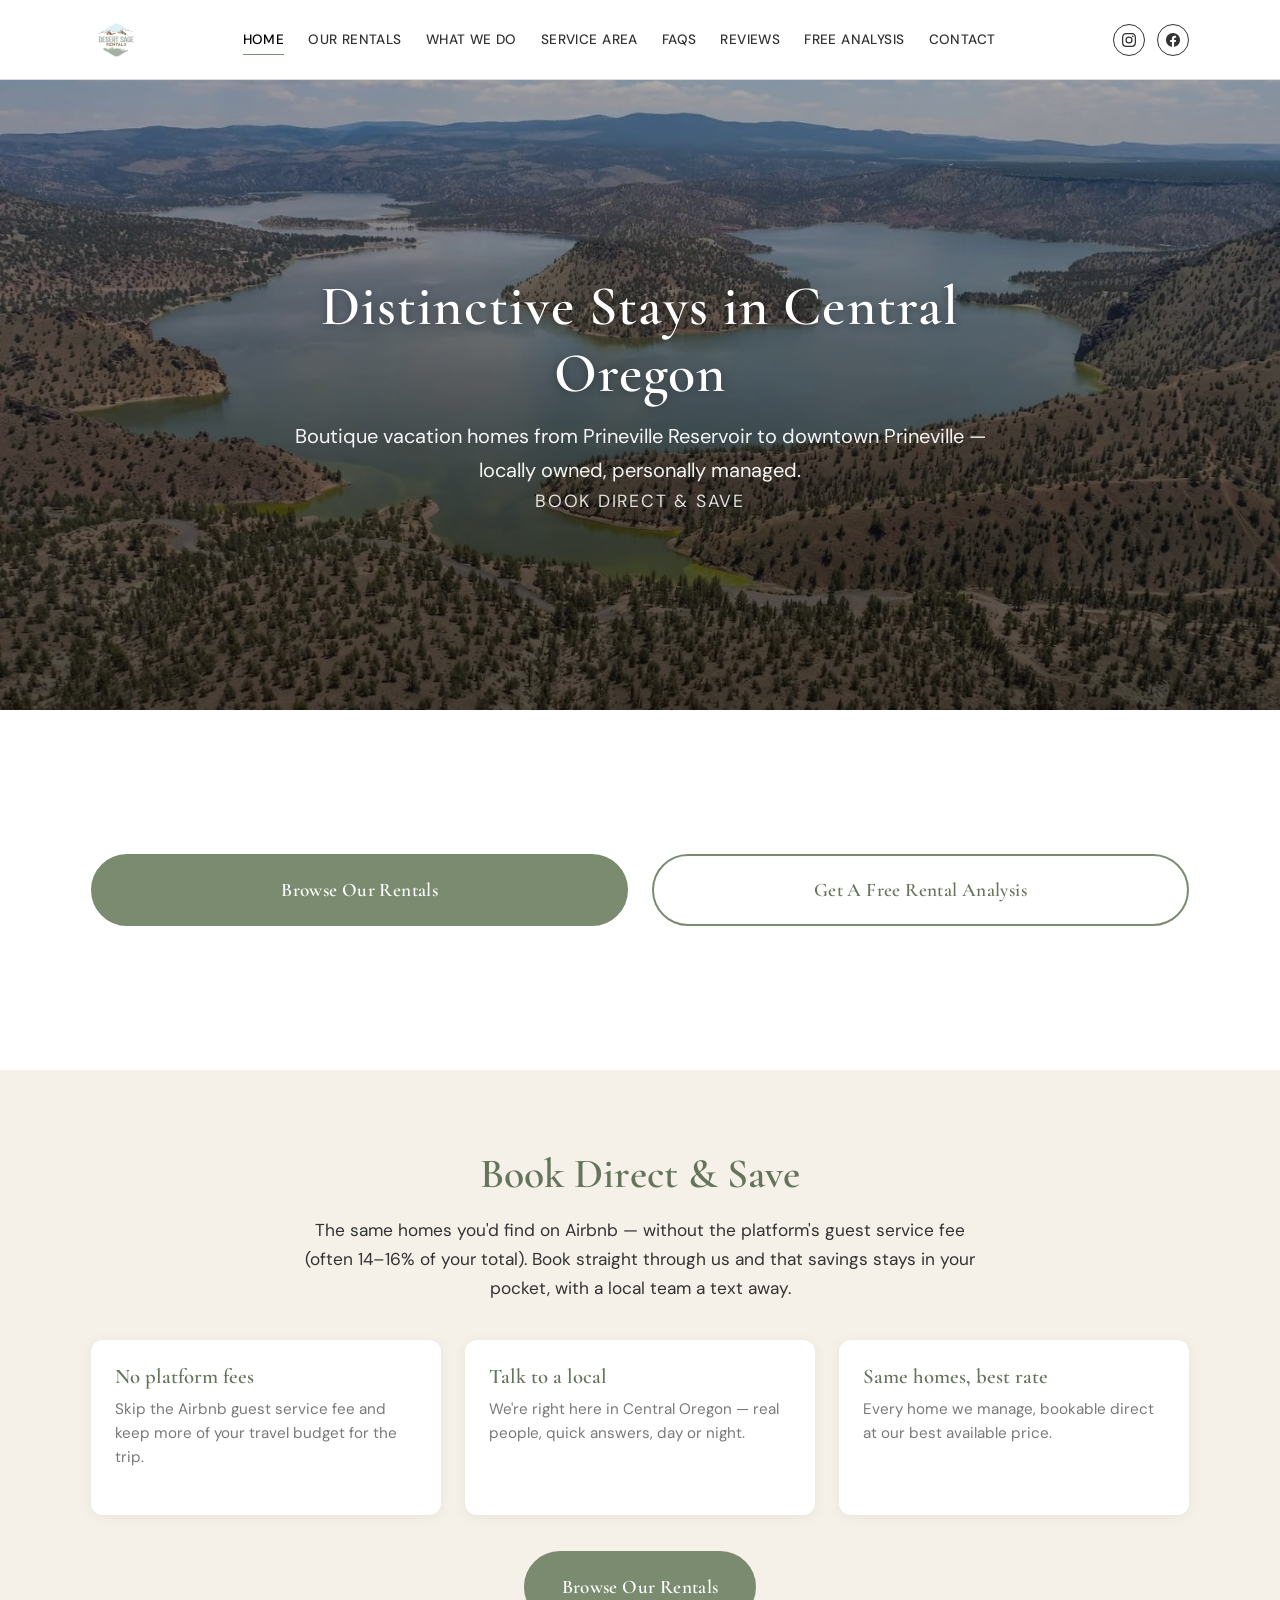
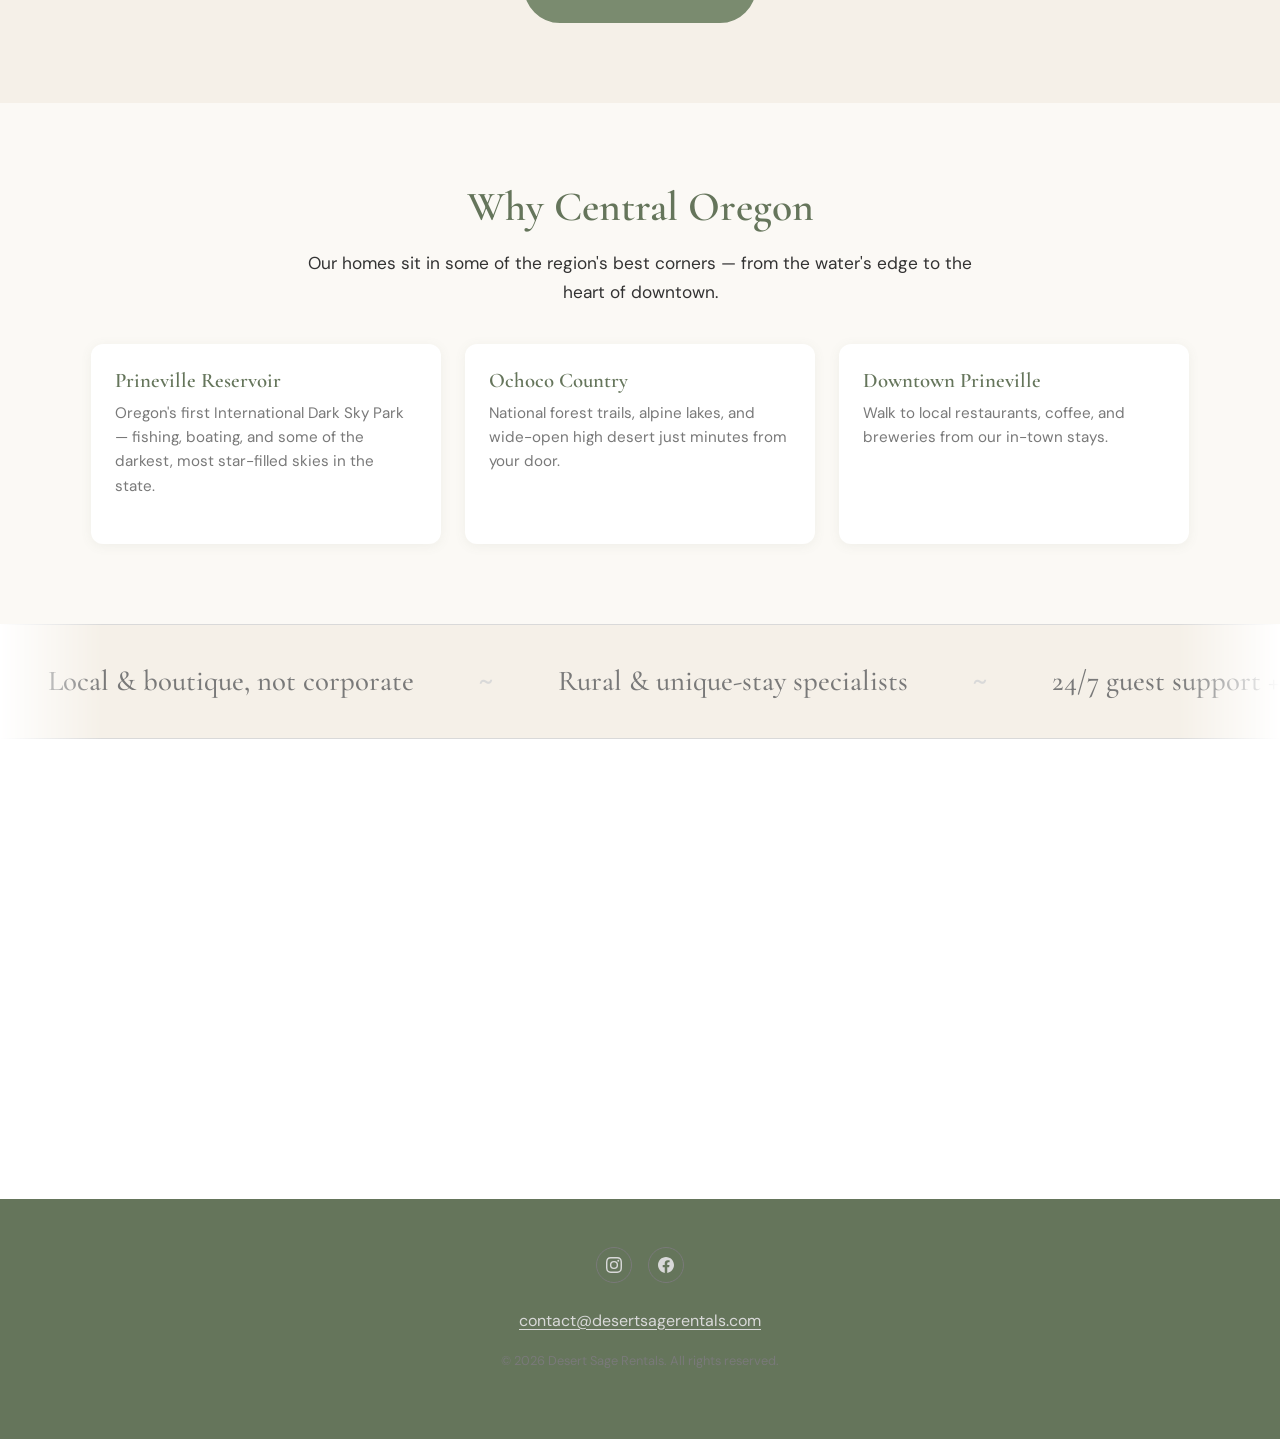
==== index.html @ 438bc5e6 "Warm brand site-wide + rounded CTAs + homepage that actually sells - CTA buttons: rounded pills, sag" ====
<!DOCTYPE html>
<html lang="en">
<head>
  <meta charset="UTF-8">
  <meta name="viewport" content="width=device-width, initial-scale=1.0">
  <link rel="icon" type="image/png" href="/images/logo.png">
  <title>Vacation Rental Management in Central Oregon | Desert Sage Rentals</title>
  <meta name="description" content="Desert Sage Rentals offers full-service vacation rental management in Prineville, Bend, Redmond, and across Oregon. Airbnb management, consulting, and 24/7 guest support for your property.">
  <link rel="canonical" href="https://desertsagerentals.com/">
  <!-- Open Graph -->
  <meta property="og:title" content="Vacation Rental Management in Central Oregon | Desert Sage Rentals">
  <meta property="og:description" content="Full-service Airbnb management in Prineville, Bend, and across Oregon. Book directly and save!">
  <meta property="og:image" content="https://desertsagerentals.com/images/hero-home.jpg">
  <meta property="og:url" content="https://desertsagerentals.com/">
  <meta property="og:type" content="website">
  <meta property="og:site_name" content="Desert Sage Rentals">
  <!-- Twitter Card -->
  <meta name="twitter:card" content="summary_large_image">
  <meta name="twitter:title" content="Vacation Rental Management in Central Oregon | Desert Sage Rentals">
  <meta name="twitter:description" content="Full-service Airbnb management in Prineville, Bend, and across Oregon.">
  <meta name="twitter:image" content="https://desertsagerentals.com/images/hero-home.jpg">
  <!-- Structured Data -->
  <script type="application/ld+json">
  {
    "@context": "https://schema.org",
    "@type": "LocalBusiness",
    "name": "Desert Sage Rentals",
    "description": "Boutique vacation rental management in Prineville, Bend, Redmond, and across Oregon. Full-service Airbnb management, consulting, and 24/7 guest support.",
    "url": "https://desertsagerentals.com",
    "telephone": "+1-541-362-1879",
    "email": "contact@desertsagerentals.com",
    "image": "https://desertsagerentals.com/images/logo.png",
    "address": {
      "@type": "PostalAddress",
      "addressLocality": "Prineville",
      "addressRegion": "OR",
      "postalCode": "97754",
      "addressCountry": "US"
    },
    "geo": {
      "@type": "GeoCoordinates",
      "latitude": "44.3001",
      "longitude": "-120.7345"
    },
    "areaServed": [
      { "@type": "City", "name": "Prineville, OR" },
      { "@type": "City", "name": "Bend, OR" },
      { "@type": "City", "name": "Redmond, OR" },
      { "@type": "City", "name": "Sisters, OR" },
      { "@type": "City", "name": "Sunriver, OR" },
      { "@type": "City", "name": "La Pine, OR" },
      { "@type": "City", "name": "Madras, OR" },
      { "@type": "City", "name": "Hood River, OR" },
      { "@type": "City", "name": "The Dalles, OR" },
      { "@type": "State", "name": "Oregon" }
    ],
    "serviceType": [
      "Vacation Rental Management",
      "Airbnb Management",
      "Short-Term Rental Management",
      "Vacation Rental Consulting"
    ],
    "knowsAbout": [
      "Airbnb hosting",
      "vacation rental management",
      "short-term rental operations",
      "Central Oregon vacation rentals",
      "rural vacation rental management"
    ],
    "sameAs": [
      "https://www.instagram.com/desertsagerentals",
      "https://www.facebook.com/desertsagerentals"
    ],
    "priceRange": "$$"
  }
  </script>
  <link rel="preconnect" href="https://fonts.googleapis.com">
  <link rel="preconnect" href="https://fonts.gstatic.com" crossorigin>
  <link href="https://fonts.googleapis.com/css2?family=Cormorant+Garamond:ital,wght@0,400;0,500;0,600;0,700;1,400&family=DM+Sans:wght@400;500;600;700&display=swap" rel="stylesheet">
  <link rel="preload" as="image" href="/images/hero-home.jpg">
  <link rel="stylesheet" href="styles.css">
</head>
<body>

  <!-- Header -->
  <header class="header" id="header">
    <div class="container">
      <div class="logo">
        <a href="/">
          <img src="/images/logo.png" alt="Desert Sage Rentals" class="logo-img" width="50" height="50">
        </a>
      </div>
      <nav class="nav" id="nav">
        <a href="/" class="active">Home</a>
        <a href="/rentals">Our Rentals</a>
        <a href="/about">What We Do</a>
        <a href="/service-area">Service Area</a>
        <a href="/faqs">FAQs</a>
        <a href="/reviews">Reviews</a>
        <a href="/rental-analysis">Free Analysis</a>
        <a href="/contact">Contact</a>
      </nav>
      <div class="header-social">
        <a href="https://www.instagram.com/desertsagerentals" target="_blank" rel="noopener" aria-label="Instagram">
          <svg viewBox="0 0 24 24"><path d="M12 2.163c3.204 0 3.584.012 4.85.07 3.252.148 4.771 1.691 4.919 4.919.058 1.265.069 1.645.069 4.849 0 3.205-.012 3.584-.069 4.849-.149 3.225-1.664 4.771-4.919 4.919-1.266.058-1.644.07-4.85.07-3.204 0-3.584-.012-4.849-.07-3.26-.149-4.771-1.699-4.919-4.92-.058-1.265-.07-1.644-.07-4.849 0-3.204.013-3.583.07-4.849.149-3.227 1.664-4.771 4.919-4.919 1.266-.057 1.645-.069 4.849-.069zM12 0C8.741 0 8.333.014 7.053.072 2.695.272.273 2.69.073 7.052.014 8.333 0 8.741 0 12c0 3.259.014 3.668.072 4.948.2 4.358 2.618 6.78 6.98 6.98C8.333 23.986 8.741 24 12 24c3.259 0 3.668-.014 4.948-.072 4.354-.2 6.782-2.618 6.979-6.98.059-1.28.073-1.689.073-4.948 0-3.259-.014-3.667-.072-4.947-.196-4.354-2.617-6.78-6.979-6.98C15.668.014 15.259 0 12 0zm0 5.838a6.162 6.162 0 100 12.324 6.162 6.162 0 000-12.324zM12 16a4 4 0 110-8 4 4 0 010 8zm6.406-11.845a1.44 1.44 0 100 2.881 1.44 1.44 0 000-2.881z"/></svg>
        </a>
        <a href="https://www.facebook.com/desertsagerentals" target="_blank" rel="noopener" aria-label="Facebook">
          <svg viewBox="0 0 24 24"><path d="M24 12.073c0-6.627-5.373-12-12-12s-12 5.373-12 12c0 5.99 4.388 10.954 10.125 11.854v-8.385H7.078v-3.47h3.047V9.43c0-3.007 1.792-4.669 4.533-4.669 1.312 0 2.686.235 2.686.235v2.953H15.83c-1.491 0-1.956.925-1.956 1.874v2.25h3.328l-.532 3.47h-2.796v8.385C19.612 23.027 24 18.062 24 12.073z"/></svg>
        </a>
      </div>
      <button class="hamburger" id="hamburger" aria-label="Toggle navigation">
        <span></span>
        <span></span>
        <span></span>
      </button>
    </div>
  </header>

  <!-- Hero -->
  <section class="hero">
    <div class="hero__bg" style="background-image: url('images/hero-home.jpg');"></div>
    <div class="hero__overlay"></div>
    <div class="hero__content">
      <h1>Distinctive Stays in Central Oregon</h1>
      <p>Boutique vacation homes from Prineville Reservoir to downtown Prineville — locally owned, personally managed.</p>
      <p class="subtitle">Book direct &amp; save</p>
    </div>
  </section>

  <!-- CTA Buttons -->
  <section class="section">
    <div class="container">
      <div class="cta-grid fade-in-children">
        <a href="/rentals" class="cta-btn cta-btn--primary">
          Browse Our Rentals
        </a>
        <a href="/rental-analysis" class="cta-btn">
          Get A Free Rental Analysis
        </a>
      </div>
    </div>
  </section>

  <style>
    .home-h2 { font-family: var(--font-heading); font-size: clamp(1.8rem, 4vw, 2.6rem); color: var(--sage-dark); text-align: center; font-weight: 600; }
    .home-lead { max-width: 680px; margin: 0.6rem auto 2.25rem; text-align: center; color: var(--dark-gray); font-size: 1.08rem; line-height: 1.7; }
    .home-grid { display: grid; grid-template-columns: repeat(auto-fit, minmax(240px, 1fr)); gap: 1.5rem; max-width: var(--max-width); margin: 0 auto; }
    .home-feature { background: #fff; border-radius: 12px; padding: 1.6rem 1.5rem; box-shadow: 0 2px 12px rgba(101,117,91,0.08); }
    .home-feature h3 { font-family: var(--font-heading); font-size: 1.3rem; color: var(--sage-dark); margin-bottom: 0.4rem; font-weight: 600; }
    .home-feature p { color: var(--medium-gray); font-size: 0.95rem; line-height: 1.6; }
    .home-direct { background: #F5F0E8; }
    .home-place { background: #FBF9F5; }
    .home-cta-wrap { text-align: center; margin-top: 2.25rem; }
    .home-cta-wrap .cta-btn { display: inline-flex; }
  </style>

  <!-- Why Book Direct -->
  <section class="section home-direct">
    <div class="container">
      <h2 class="home-h2">Book Direct &amp; Save</h2>
      <p class="home-lead">The same homes you'd find on Airbnb — without the platform's guest service fee (often 14–16% of your total). Book straight through us and that savings stays in your pocket, with a local team a text away.</p>
      <div class="home-grid">
        <div class="home-feature"><h3>No platform fees</h3><p>Skip the Airbnb guest service fee and keep more of your travel budget for the trip.</p></div>
        <div class="home-feature"><h3>Talk to a local</h3><p>We're right here in Central Oregon — real people, quick answers, day or night.</p></div>
        <div class="home-feature"><h3>Same homes, best rate</h3><p>Every home we manage, bookable direct at our best available price.</p></div>
      </div>
      <div class="home-cta-wrap"><a href="/rentals" class="cta-btn cta-btn--primary">Browse Our Rentals</a></div>
    </div>
  </section>

  <!-- Why Central Oregon -->
  <section class="section home-place">
    <div class="container">
      <h2 class="home-h2">Why Central Oregon</h2>
      <p class="home-lead">Our homes sit in some of the region's best corners — from the water's edge to the heart of downtown.</p>
      <div class="home-grid">
        <div class="home-feature"><h3>Prineville Reservoir</h3><p>Oregon's first International Dark Sky Park — fishing, boating, and some of the darkest, most star-filled skies in the state.</p></div>
        <div class="home-feature"><h3>Ochoco Country</h3><p>National forest trails, alpine lakes, and wide-open high desert just minutes from your door.</p></div>
        <div class="home-feature"><h3>Downtown Prineville</h3><p>Walk to local restaurants, coffee, and breweries from our in-town stays.</p></div>
      </div>
    </div>
  </section>

  <!-- Marquee -->
  <div class="marquee">
    <div class="marquee__inner">
      <span class="marquee__item">Local &amp; boutique, not corporate</span>
      <span class="marquee__separator">~</span>
      <span class="marquee__item">Rural &amp; unique-stay specialists</span>
      <span class="marquee__separator">~</span>
      <span class="marquee__item">24/7 guest support + full-service management</span>
      <span class="marquee__separator">~</span>
      <span class="marquee__item">Local &amp; boutique, not corporate</span>
      <span class="marquee__separator">~</span>
      <span class="marquee__item">Rural &amp; unique-stay specialists</span>
      <span class="marquee__separator">~</span>
      <span class="marquee__item">24/7 guest support + full-service management</span>
      <span class="marquee__separator">~</span>
    </div>
  </div>

  <!-- Trustindex Reviews Widget -->
  <section class="section">
    <div class="container reviews-widget">
      <script defer async src='https://cdn.trustindex.io/loader.js?80b094058f3034314226dddb778'></script>
    </div>
  </section>

  <!-- Footer -->
  <footer class="footer">
    <div class="container">
      <div class="footer__social">
        <a href="https://www.instagram.com/desertsagerentals" target="_blank" rel="noopener" aria-label="Instagram">
          <svg viewBox="0 0 24 24"><path d="M12 2.163c3.204 0 3.584.012 4.85.07 3.252.148 4.771 1.691 4.919 4.919.058 1.265.069 1.645.069 4.849 0 3.205-.012 3.584-.069 4.849-.149 3.225-1.664 4.771-4.919 4.919-1.266.058-1.644.07-4.85.07-3.204 0-3.584-.012-4.849-.07-3.26-.149-4.771-1.699-4.919-4.92-.058-1.265-.07-1.644-.07-4.849 0-3.204.013-3.583.07-4.849.149-3.227 1.664-4.771 4.919-4.919 1.266-.057 1.645-.069 4.849-.069zM12 0C8.741 0 8.333.014 7.053.072 2.695.272.273 2.69.073 7.052.014 8.333 0 8.741 0 12c0 3.259.014 3.668.072 4.948.2 4.358 2.618 6.78 6.98 6.98C8.333 23.986 8.741 24 12 24c3.259 0 3.668-.014 4.948-.072 4.354-.2 6.782-2.618 6.979-6.98.059-1.28.073-1.689.073-4.948 0-3.259-.014-3.667-.072-4.947-.196-4.354-2.617-6.78-6.979-6.98C15.668.014 15.259 0 12 0zm0 5.838a6.162 6.162 0 100 12.324 6.162 6.162 0 000-12.324zM12 16a4 4 0 110-8 4 4 0 010 8zm6.406-11.845a1.44 1.44 0 100 2.881 1.44 1.44 0 000-2.881z"/></svg>
        </a>
        <a href="https://www.facebook.com/desertsagerentals" target="_blank" rel="noopener" aria-label="Facebook">
          <svg viewBox="0 0 24 24"><path d="M24 12.073c0-6.627-5.373-12-12-12s-12 5.373-12 12c0 5.99 4.388 10.954 10.125 11.854v-8.385H7.078v-3.47h3.047V9.43c0-3.007 1.792-4.669 4.533-4.669 1.312 0 2.686.235 2.686.235v2.953H15.83c-1.491 0-1.956.925-1.956 1.874v2.25h3.328l-.532 3.47h-2.796v8.385C19.612 23.027 24 18.062 24 12.073z"/></svg>
        </a>
      </div>
      <p class="footer__email"><a href="mailto:contact@desertsagerentals.com">contact@desertsagerentals.com</a></p>
      <p class="footer__copy">&copy; 2026 Desert Sage Rentals. All rights reserved.</p>
    </div>
  </footer>

  <script>
    // Hamburger menu toggle
    const hamburger = document.getElementById('hamburger');
    const nav = document.getElementById('nav');
    hamburger.addEventListener('click', () => {
      hamburger.classList.toggle('open');
      nav.classList.toggle('open');
    });

    // Close mobile nav on link click
    nav.querySelectorAll('a').forEach(link => {
      link.addEventListener('click', () => {
        hamburger.classList.remove('open');
        nav.classList.remove('open');
      });
    });

    // Header shadow on scroll
    const header = document.getElementById('header');
    window.addEventListener('scroll', () => {
      header.classList.toggle('scrolled', window.scrollY > 10);
    });

    // Scroll animations
    const observer = new IntersectionObserver((entries) => {
      entries.forEach(entry => { if (entry.isIntersecting) entry.target.classList.add('visible'); });
    }, { threshold: 0.1 });
    document.querySelectorAll('.fade-in, .fade-in-children').forEach(el => observer.observe(el));
  </script>

</body>
</html>
---- styles.css ----
/* ===== Desert Sage Rentals — Global Styles ===== */

/* --- CSS Variables --- */
:root {
  --white: #ffffff;
  --off-white: #F5F0E8;
  --light-gray: #d9d9d9;
  --medium-gray: #797979;
  --dark-gray: #333333;
  --black: #000000;
  --overlay: rgba(0, 0, 0, 0.5);
  --sage: #7A8B6F;
  --sage-light: #8FA382;
  --sage-dark: #65755B;

  --font-heading: 'Cormorant Garamond', Georgia, serif;
  --font-body: 'DM Sans', 'Segoe UI', sans-serif;

  --max-width: 1200px;
  --gutter: 4vw;
  --gutter-mobile: 6vw;
  --header-height: 80px;
  --transition: 0.3s ease;
}

/* --- Reset --- */
*, *::before, *::after {
  margin: 0;
  padding: 0;
  box-sizing: border-box;
}

html {
  scroll-behavior: smooth;
}

body {
  font-family: var(--font-body);
  font-size: 16px;
  line-height: 1.7;
  color: var(--dark-gray);
  background: var(--white);
  -webkit-font-smoothing: antialiased;
}

img {
  max-width: 100%;
  height: auto;
  display: block;
}

a {
  color: inherit;
  text-decoration: none;
}

ul, ol {
  list-style: none;
}

/* --- Typography --- */
h1, h2, h3, h4 {
  font-family: var(--font-heading);
  font-weight: 600;
  line-height: 1.2;
  color: var(--black);
}

h1 {
  font-size: 3rem;
  letter-spacing: 0.02em;
}

h2 {
  font-size: 2.2rem;
  margin-bottom: 1rem;
}

h3 {
  font-size: 1.5rem;
  margin-bottom: 0.75rem;
}

p {
  margin-bottom: 1.25rem;
}

/* --- Layout --- */
.container {
  max-width: var(--max-width);
  margin: 0 auto;
  padding: 0 var(--gutter);
}

.section {
  padding: 5rem 0;
}

.section--light {
  background: var(--off-white);
}

/* ===== HEADER / NAV ===== */
.header {
  position: fixed;
  top: 0;
  left: 0;
  right: 0;
  height: var(--header-height);
  background: var(--white);
  z-index: 1000;
  border-bottom: 1px solid var(--light-gray);
  transition: box-shadow var(--transition);
}

.header.scrolled {
  box-shadow: 0 2px 20px rgba(0, 0, 0, 0.08);
}

.header .container {
  display: flex;
  align-items: center;
  justify-content: space-between;
  height: 100%;
}

.logo a {
  display: flex;
  align-items: center;
}

.logo img,
.logo-img {
  height: 50px;
  width: auto;
}

.nav {
  display: flex;
  align-items: center;
  gap: 1.5rem;
}

.nav a {
  font-size: 0.85rem;
  font-weight: 500;
  letter-spacing: 0.03em;
  text-transform: uppercase;
  color: var(--dark-gray);
  transition: color var(--transition);
  position: relative;
}

.nav a:hover,
.nav a.active {
  color: var(--black);
}

.nav a::after {
  content: '';
  position: absolute;
  bottom: -4px;
  left: 0;
  width: 0;
  height: 1.5px;
  background: var(--sage);
  transition: width var(--transition);
}

.nav a:hover::after,
.nav a.active::after {
  width: 100%;
}

/* Hamburger */
.hamburger {
  display: none;
  flex-direction: column;
  gap: 5px;
  cursor: pointer;
  padding: 8px;
  background: none;
  border: none;
}

.hamburger span {
  display: block;
  width: 24px;
  height: 2px;
  background: var(--black);
  transition: all var(--transition);
}

.hamburger.open span:nth-child(1) {
  transform: rotate(45deg) translate(5px, 5px);
}

.hamburger.open span:nth-child(2) {
  opacity: 0;
}

.hamburger.open span:nth-child(3) {
  transform: rotate(-45deg) translate(5px, -5px);
}

/* Social icons in header */
.header-social {
  display: flex;
  gap: 0.75rem;
  align-items: center;
  margin-left: 1rem;
}

.header-social a {
  display: flex;
  align-items: center;
  justify-content: center;
  width: 32px;
  height: 32px;
  border: 1.5px solid var(--dark-gray);
  border-radius: 50%;
  transition: all var(--transition);
}

.header-social a:hover {
  border-color: var(--sage);
  background: var(--sage);
}

.header-social a:hover svg {
  fill: var(--white);
}

.header-social svg {
  width: 14px;
  height: 14px;
  fill: var(--dark-gray);
  transition: fill var(--transition);
}

/* ===== HERO ===== */
.hero {
  position: relative;
  min-height: 70vh;
  display: flex;
  align-items: center;
  justify-content: center;
  text-align: center;
  margin-top: var(--header-height);
  overflow: hidden;
}

.hero--short {
  min-height: 45vh;
}

.hero__bg {
  position: absolute;
  inset: 0;
  background-size: cover;
  background-position: center;
  background-repeat: no-repeat;
}

.hero__overlay {
  position: absolute;
  inset: 0;
  background: linear-gradient(
    180deg,
    rgba(0, 0, 0, 0.3) 0%,
    rgba(0, 0, 0, 0.5) 50%,
    rgba(0, 0, 0, 0.65) 100%
  );
}

.hero__content {
  position: relative;
  z-index: 1;
  padding: 3rem var(--gutter);
  max-width: 800px;
}

.hero h1 {
  color: var(--white);
  font-size: 3.5rem;
  margin-bottom: 0.75rem;
  text-shadow: 0 2px 8px rgba(0, 0, 0, 0.3);
}

.hero p {
  color: var(--white);
  font-size: 1.25rem;
  opacity: 0.95;
  margin-bottom: 0;
}

.hero .subtitle {
  font-family: var(--font-body);
  font-size: 1.1rem;
  letter-spacing: 0.1em;
  text-transform: uppercase;
  opacity: 0.85;
}

/* ===== CTA BUTTONS ===== */
.cta-grid {
  display: grid;
  grid-template-columns: repeat(auto-fit, minmax(280px, 1fr));
  gap: 1.5rem;
  padding: 4rem 0;
}

.cta-btn {
  display: flex;
  align-items: center;
  justify-content: center;
  padding: 1.1rem 2.25rem;
  font-family: var(--font-heading);
  font-size: 1.2rem;
  font-weight: 600;
  text-align: center;
  border: 2px solid var(--sage);
  color: var(--sage-dark);
  background: var(--white);
  border-radius: 999px;
  transition: all var(--transition);
  cursor: pointer;
  letter-spacing: 0.02em;
}

.cta-btn:hover {
  background: var(--sage);
  color: var(--white);
  transform: translateY(-2px);
  box-shadow: 0 6px 16px rgba(122, 139, 111, 0.3);
}

.cta-btn--primary {
  background: var(--sage);
  border-color: var(--sage);
  color: var(--white);
}

.cta-btn--primary:hover {
  background: var(--sage-dark);
  border-color: var(--sage-dark);
  color: var(--white);
  transform: translateY(-2px);
  box-shadow: 0 6px 16px rgba(101, 117, 91, 0.35);
}

/* ===== MARQUEE ===== */
.marquee {
  overflow: hidden;
  background: var(--off-white);
  padding: 2rem 0;
  border-top: 1px solid var(--light-gray);
  border-bottom: 1px solid var(--light-gray);
  -webkit-mask-image: linear-gradient(to right, transparent 0%, black 8%, black 92%, transparent 100%);
  mask-image: linear-gradient(to right, transparent 0%, black 8%, black 92%, transparent 100%);
}

.marquee__inner {
  display: flex;
  animation: marquee-scroll 20s linear infinite;
  white-space: nowrap;
}

.marquee__item {
  font-family: var(--font-heading);
  font-size: 1.8rem;
  font-weight: 500;
  color: var(--medium-gray);
  padding: 0 3rem;
  flex-shrink: 0;
}

.marquee__separator {
  color: var(--light-gray);
  padding: 0 1rem;
  font-size: 1.8rem;
  flex-shrink: 0;
}

@keyframes marquee-scroll {
  0% { transform: translateX(0); }
  100% { transform: translateX(-50%); }
}

/* ===== CONTENT SECTIONS ===== */
.content-block {
  padding: 5rem 0;
}

.content-block p {
  font-size: 1.05rem;
  max-width: 780px;
}

.content-block--centered {
  text-align: center;
}

.content-block--centered p {
  margin-left: auto;
  margin-right: auto;
}

/* Two-column layout (text + image) */
.split {
  display: grid;
  grid-template-columns: 1fr 1fr;
  gap: 4rem;
  align-items: center;
}

.split__image img {
  width: 100%;
  height: 100%;
  object-fit: cover;
  border-radius: 2px;
}

/* ===== SERVICE AREA ===== */
.region-grid {
  display: grid;
  grid-template-columns: repeat(auto-fit, minmax(340px, 1fr));
  gap: 2.5rem;
  padding: 3rem 0;
}

.region-card {
  padding: 2rem;
  background: var(--off-white);
  border: 1px solid var(--light-gray);
  border-left: 3px solid transparent;
  transition: box-shadow var(--transition), border-color var(--transition);
}

.region-card:hover {
  box-shadow: 0 6px 24px rgba(0, 0, 0, 0.08);
  border-left-color: var(--sage);
}

.region-card__emoji {
  font-size: 2rem;
  margin-bottom: 0.5rem;
  display: block;
}

.region-card h3 {
  font-family: var(--font-heading);
  margin-bottom: 0.5rem;
}

.region-card__label {
  display: inline-block;
  font-size: 0.75rem;
  font-weight: 600;
  text-transform: uppercase;
  letter-spacing: 0.08em;
  color: var(--medium-gray);
  margin-bottom: 0.75rem;
}

.region-card__towns {
  font-size: 0.95rem;
  color: var(--dark-gray);
  line-height: 1.8;
}

.region-card__desc {
  margin-top: 0.75rem;
  font-size: 0.9rem;
  color: var(--medium-gray);
  font-style: italic;
}

/* ===== FAQ ACCORDION ===== */
.faq-list {
  max-width: 800px;
  margin: 0 auto;
}

.faq-item {
  border-bottom: 1px solid var(--light-gray);
  border-left: 3px solid transparent;
  transition: border-color var(--transition), padding-left var(--transition);
}

.faq-item.open {
  border-left-color: var(--sage);
  padding-left: 1rem;
}

.faq-question {
  display: flex;
  justify-content: space-between;
  align-items: center;
  width: 100%;
  padding: 1.5rem 0;
  background: none;
  border: none;
  cursor: pointer;
  font-family: var(--font-heading);
  font-size: 1.25rem;
  font-weight: 600;
  color: var(--black);
  text-align: left;
  line-height: 1.3;
}

.faq-question:hover {
  color: var(--sage-dark);
}

.faq-icon {
  font-size: 1.5rem;
  font-weight: 300;
  flex-shrink: 0;
  margin-left: 1rem;
  transition: transform var(--transition);
}

.faq-item.open .faq-icon {
  transform: rotate(45deg);
}

.faq-answer {
  max-height: 0;
  overflow: hidden;
  transition: max-height 0.4s ease, padding 0.4s ease;
}

.faq-item.open .faq-answer {
  max-height: 1000px;
  padding-bottom: 1.5rem;
}

.faq-answer p,
.faq-answer li {
  font-size: 1rem;
  color: var(--dark-gray);
  line-height: 1.8;
}

.faq-answer ul {
  list-style: disc;
  padding-left: 1.5rem;
  margin-bottom: 1rem;
}

.faq-answer li {
  margin-bottom: 0.35rem;
}

.faq-answer h4 {
  font-family: var(--font-body);
  font-size: 0.9rem;
  font-weight: 700;
  text-transform: uppercase;
  letter-spacing: 0.05em;
  color: var(--medium-gray);
  margin: 1.25rem 0 0.5rem;
}

/* ===== REVIEWS ===== */
.reviews-widget {
  padding: 3rem 0;
  min-height: 300px;
}

/* ===== CONTACT / ANALYSIS FORM ===== */
.contact-grid {
  display: grid;
  grid-template-columns: 1fr 1fr;
  gap: 4rem;
  align-items: start;
}

.form-group {
  margin-bottom: 1.5rem;
}

.form-group label {
  display: block;
  font-size: 0.85rem;
  font-weight: 600;
  text-transform: uppercase;
  letter-spacing: 0.05em;
  color: var(--medium-gray);
  margin-bottom: 0.5rem;
}

.form-group input,
.form-group textarea,
.form-group select {
  width: 100%;
  padding: 0.85rem 1rem;
  border: 1px solid var(--light-gray);
  background: var(--white);
  font-family: var(--font-body);
  font-size: 1rem;
  color: var(--dark-gray);
  transition: border-color var(--transition), box-shadow var(--transition);
}

.form-group input:focus,
.form-group textarea:focus,
.form-group select:focus {
  outline: none;
  border-color: var(--sage);
  box-shadow: 0 0 0 3px rgba(122, 139, 111, 0.1);
}

.form-group textarea {
  min-height: 150px;
  resize: vertical;
}

.form-group select {
  -webkit-appearance: none;
  -moz-appearance: none;
  appearance: none;
  background-image: url("data:image/svg+xml,%3Csvg xmlns='http://www.w3.org/2000/svg' width='12' height='8' viewBox='0 0 12 8'%3E%3Cpath fill='%23797979' d='M6 8L0 0h12z'/%3E%3C/svg%3E");
  background-repeat: no-repeat;
  background-position: right 1rem center;
  cursor: pointer;
}

.form-submit {
  display: inline-block;
  padding: 1rem 3rem;
  background: var(--black);
  color: var(--white);
  font-family: var(--font-body);
  font-size: 0.9rem;
  font-weight: 600;
  text-transform: uppercase;
  letter-spacing: 0.1em;
  border: 2px solid var(--black);
  cursor: pointer;
  transition: all var(--transition);
}

.form-submit:hover {
  background: var(--sage);
  border-color: var(--sage);
  color: var(--white);
}

.contact-info h3 {
  margin-bottom: 1.5rem;
}

.contact-info p {
  font-size: 1.05rem;
  margin-bottom: 0.75rem;
}

.contact-info a {
  text-decoration: underline;
  text-underline-offset: 3px;
}

.contact-info a:hover {
  color: var(--sage-dark);
}

/* Analysis form two-column grid */
.analysis-form-grid {
  display: grid;
  grid-template-columns: 1fr 1fr;
  gap: 1.5rem;
}

.analysis-form-grid .form-group {
  margin-bottom: 0;
}

.analysis-form-grid .form-group--full {
  grid-column: 1 / -1;
}

/* ===== FOOTER ===== */
.footer {
  background: var(--sage-dark);
  color: var(--white);
  padding: 3rem 0;
  text-align: center;
}

.footer a {
  color: var(--light-gray);
  transition: color var(--transition);
}

.footer a:hover {
  color: var(--white);
}

.footer__social {
  display: flex;
  justify-content: center;
  gap: 1rem;
  margin-bottom: 1.5rem;
}

.footer__social a {
  display: flex;
  align-items: center;
  justify-content: center;
  width: 36px;
  height: 36px;
  border: 1.5px solid var(--medium-gray);
  border-radius: 50%;
  transition: all var(--transition);
}

.footer__social a:hover {
  border-color: var(--sage);
  background: var(--sage);
}

.footer__social a:hover svg {
  fill: var(--white);
}

.footer__social svg {
  width: 16px;
  height: 16px;
  fill: var(--light-gray);
  transition: fill var(--transition);
}

.footer__email {
  font-size: 1rem;
  margin-bottom: 1rem;
}

.footer__email a {
  text-decoration: underline;
  text-underline-offset: 3px;
}

.footer__copy {
  font-size: 0.8rem;
  color: var(--medium-gray);
}

/* ===== SCROLL ANIMATIONS ===== */
.fade-in {
  opacity: 0;
  transform: translateY(24px);
  transition: opacity 0.6s ease-out, transform 0.6s ease-out;
}

.fade-in.visible {
  opacity: 1;
  transform: translateY(0);
}

.fade-in-children > * {
  opacity: 0;
  transform: translateY(20px);
  transition: opacity 0.5s ease-out, transform 0.5s ease-out;
}

.fade-in-children.visible > * {
  opacity: 1;
  transform: translateY(0);
}

.fade-in-children.visible > *:nth-child(1) { transition-delay: 0s; }
.fade-in-children.visible > *:nth-child(2) { transition-delay: 0.1s; }
.fade-in-children.visible > *:nth-child(3) { transition-delay: 0.15s; }
.fade-in-children.visible > *:nth-child(4) { transition-delay: 0.2s; }
.fade-in-children.visible > *:nth-child(5) { transition-delay: 0.25s; }
.fade-in-children.visible > *:nth-child(6) { transition-delay: 0.3s; }
.fade-in-children.visible > *:nth-child(7) { transition-delay: 0.35s; }
.fade-in-children.visible > *:nth-child(8) { transition-delay: 0.4s; }

/* ===== UTILITY ===== */
.spacer-top {
  margin-top: var(--header-height);
}

.text-center {
  text-align: center;
}

.sr-only {
  position: absolute;
  width: 1px;
  height: 1px;
  padding: 0;
  margin: -1px;
  overflow: hidden;
  clip: rect(0, 0, 0, 0);
  border: 0;
}

/* ===== RESPONSIVE ===== */
@media (max-width: 768px) {
  :root {
    --gutter: var(--gutter-mobile);
  }

  h1 { font-size: 2.2rem; }
  h2 { font-size: 1.7rem; }
  h3 { font-size: 1.25rem; }

  .hero h1 { font-size: 2.5rem; }
  .hero { min-height: 55vh; }
  .hero--short { min-height: 35vh; }

  /* Nav */
  .nav {
    position: fixed;
    top: var(--header-height);
    left: 0;
    right: 0;
    background: var(--white);
    flex-direction: column;
    gap: 0;
    padding: 1rem 0;
    border-bottom: 1px solid var(--light-gray);
    box-shadow: 0 4px 20px rgba(0, 0, 0, 0.08);
    transform: translateY(-120%);
    transition: transform var(--transition);
    z-index: 999;
  }

  .nav.open {
    transform: translateY(0);
  }

  .nav a {
    padding: 0.75rem var(--gutter);
    display: block;
    width: 100%;
  }

  .header-social {
    display: none;
  }

  .hamburger {
    display: flex;
  }

  /* Layout */
  .split {
    grid-template-columns: 1fr;
    gap: 2rem;
  }

  .contact-grid {
    grid-template-columns: 1fr;
    gap: 2.5rem;
  }

  .cta-grid {
    grid-template-columns: 1fr;
  }

  .region-grid {
    grid-template-columns: 1fr;
  }

  .analysis-form-grid {
    grid-template-columns: 1fr;
  }

  .marquee__item {
    font-size: 1.3rem;
    padding: 0 2rem;
  }

  .section {
    padding: 3rem 0;
  }

  .content-block {
    padding: 3rem 0;
  }
}

@media (prefers-reduced-motion: reduce) {
  .fade-in,
  .fade-in-children > * {
    opacity: 1;
    transform: none;
    transition: none;
  }
  .marquee__inner {
    animation: none;
  }
}

/* --- Keyboard focus visibility (WCAG 2.4.7) --- */
.cta-btn:focus-visible,
.form-submit:focus-visible,
.faq-question:focus-visible,
.nav a:focus-visible,
.hamburger:focus-visible,
.header-social a:focus-visible,
.footer__social a:focus-visible {
  outline: none;
  box-shadow: 0 0 0 3px rgba(122, 139, 111, 0.55);
  border-radius: 4px;
}
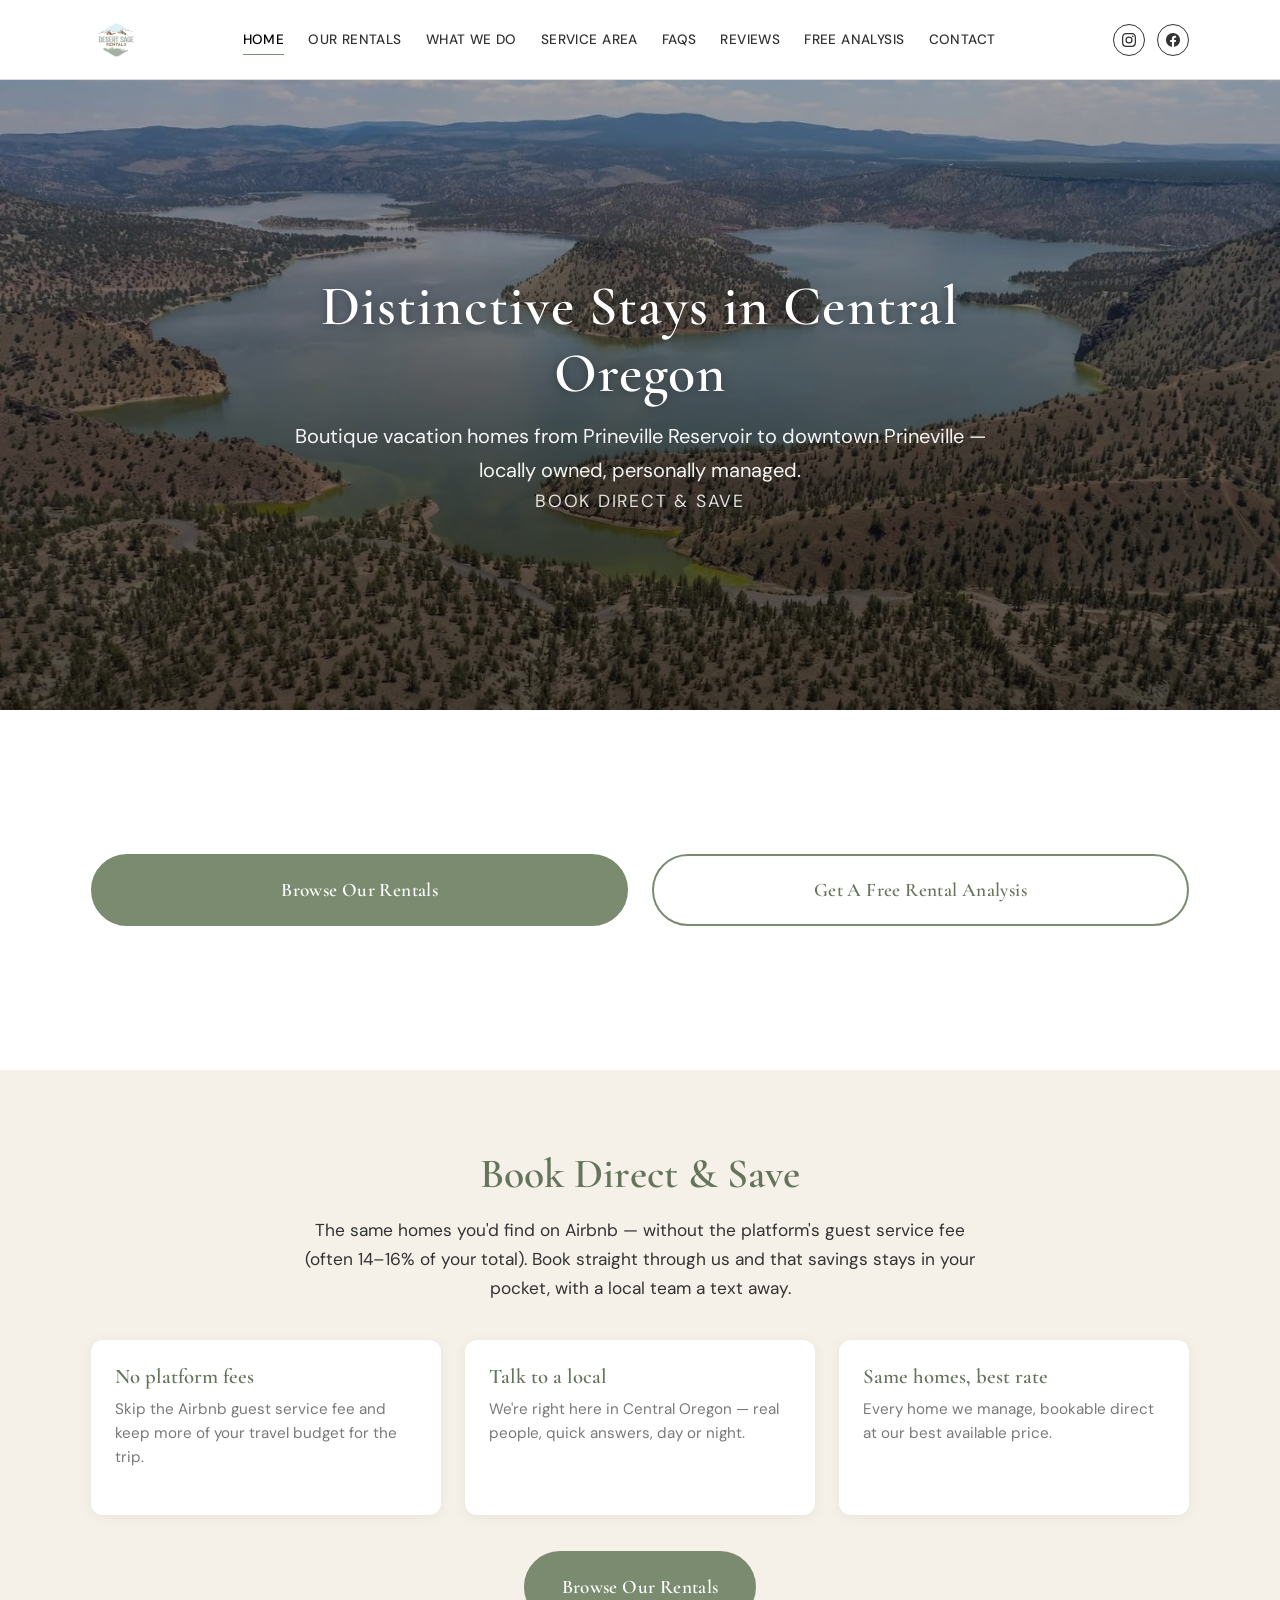
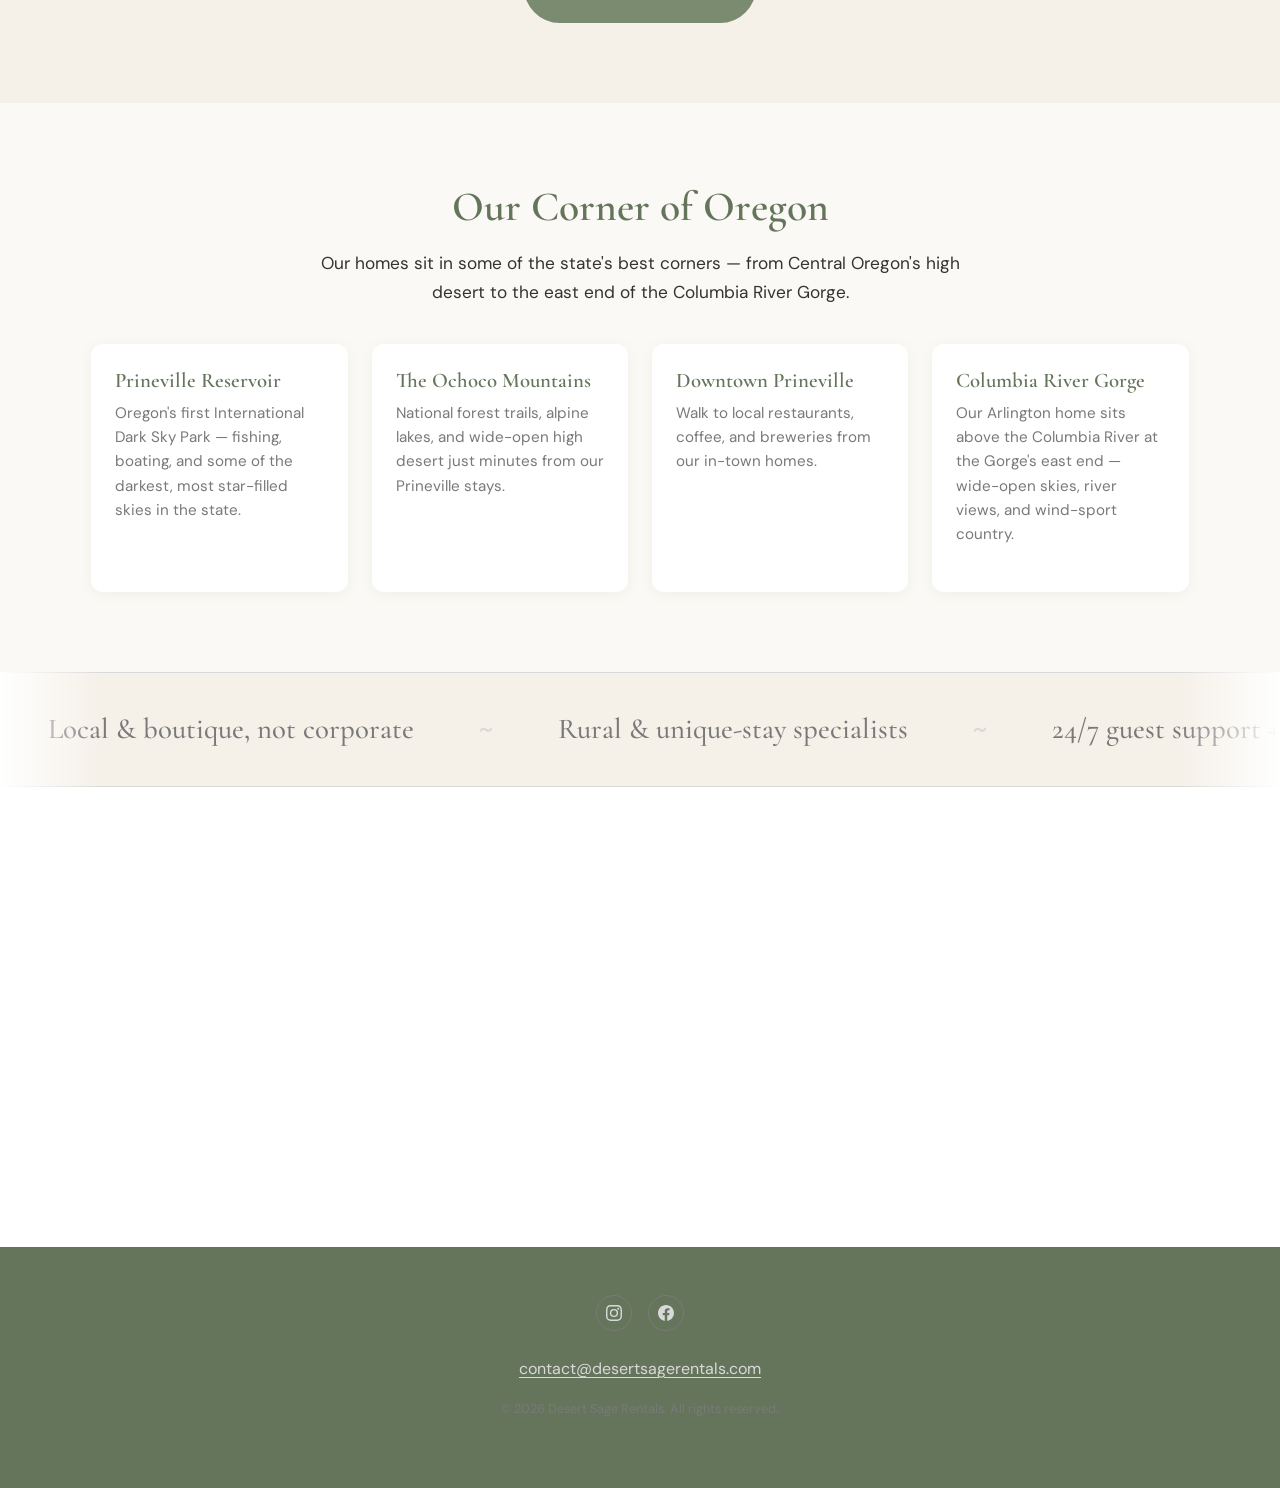
==== commit c20ef236: "Homepage: fix destination section geography - 'Ochoco Country' -> 'The Ochoco Mountains' (nobody cal" ====
--- a/index.html
+++ b/index.html
@@ -168,15 +168,16 @@
     </div>
   </section>
 
-  <!-- Why Central Oregon -->
+  <!-- Our Corner of Oregon -->
   <section class="section home-place">
     <div class="container">
-      <h2 class="home-h2">Why Central Oregon</h2>
-      <p class="home-lead">Our homes sit in some of the region's best corners — from the water's edge to the heart of downtown.</p>
+      <h2 class="home-h2">Our Corner of Oregon</h2>
+      <p class="home-lead">Our homes sit in some of the state's best corners — from Central Oregon's high desert to the east end of the Columbia River Gorge.</p>
       <div class="home-grid">
         <div class="home-feature"><h3>Prineville Reservoir</h3><p>Oregon's first International Dark Sky Park — fishing, boating, and some of the darkest, most star-filled skies in the state.</p></div>
-        <div class="home-feature"><h3>Ochoco Country</h3><p>National forest trails, alpine lakes, and wide-open high desert just minutes from your door.</p></div>
-        <div class="home-feature"><h3>Downtown Prineville</h3><p>Walk to local restaurants, coffee, and breweries from our in-town stays.</p></div>
+        <div class="home-feature"><h3>The Ochoco Mountains</h3><p>National forest trails, alpine lakes, and wide-open high desert just minutes from our Prineville stays.</p></div>
+        <div class="home-feature"><h3>Downtown Prineville</h3><p>Walk to local restaurants, coffee, and breweries from our in-town homes.</p></div>
+        <div class="home-feature"><h3>Columbia River Gorge</h3><p>Our Arlington home sits above the Columbia River at the Gorge's east end — wide-open skies, river views, and wind-sport country.</p></div>
       </div>
     </div>
   </section>
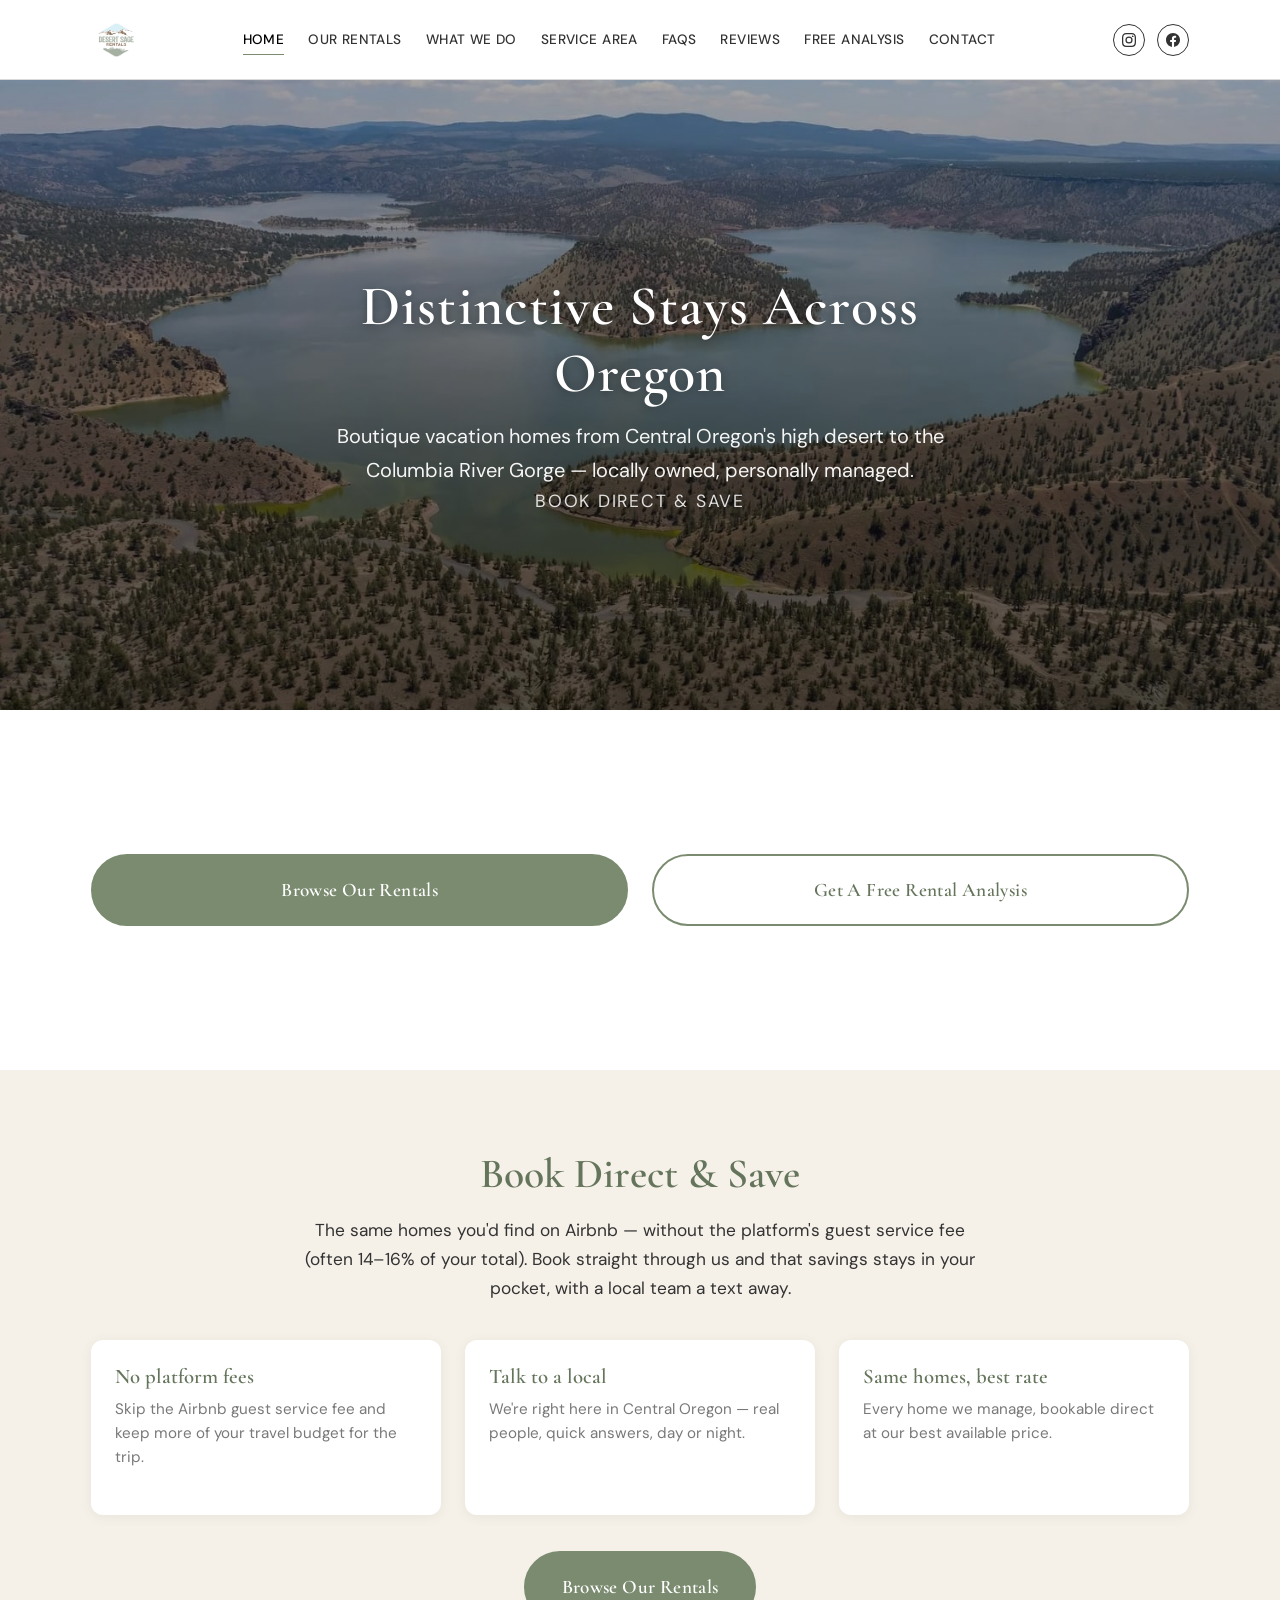
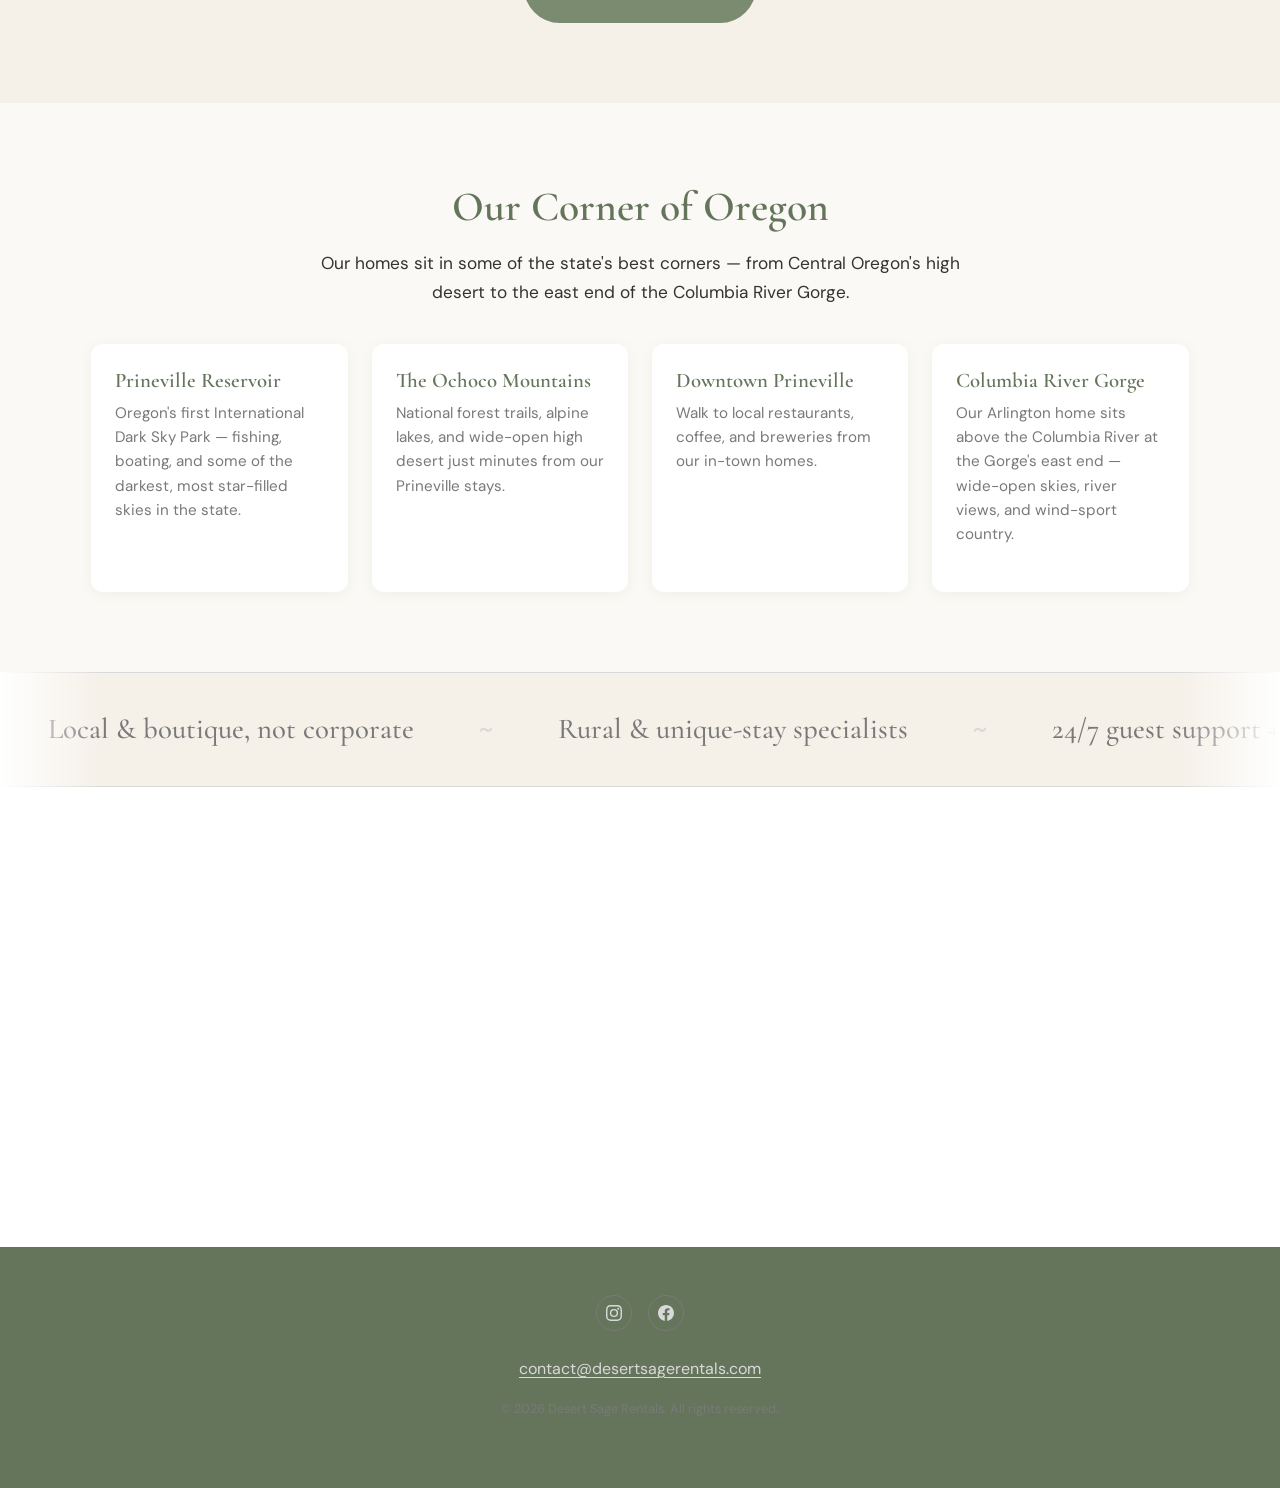
==== commit 982a5cd1: "Homepage hero: broaden to 'Distinctive Stays Across Oregon' H1 now broad/flexible (won't need a rewr" ====
--- a/index.html
+++ b/index.html
@@ -121,8 +121,8 @@
     <div class="hero__bg" style="background-image: url('images/hero-home.jpg');"></div>
     <div class="hero__overlay"></div>
     <div class="hero__content">
-      <h1>Distinctive Stays in Central Oregon</h1>
-      <p>Boutique vacation homes from Prineville Reservoir to downtown Prineville — locally owned, personally managed.</p>
+      <h1>Distinctive Stays Across Oregon</h1>
+      <p>Boutique vacation homes from Central Oregon's high desert to the Columbia River Gorge — locally owned, personally managed.</p>
       <p class="subtitle">Book direct &amp; save</p>
     </div>
   </section>
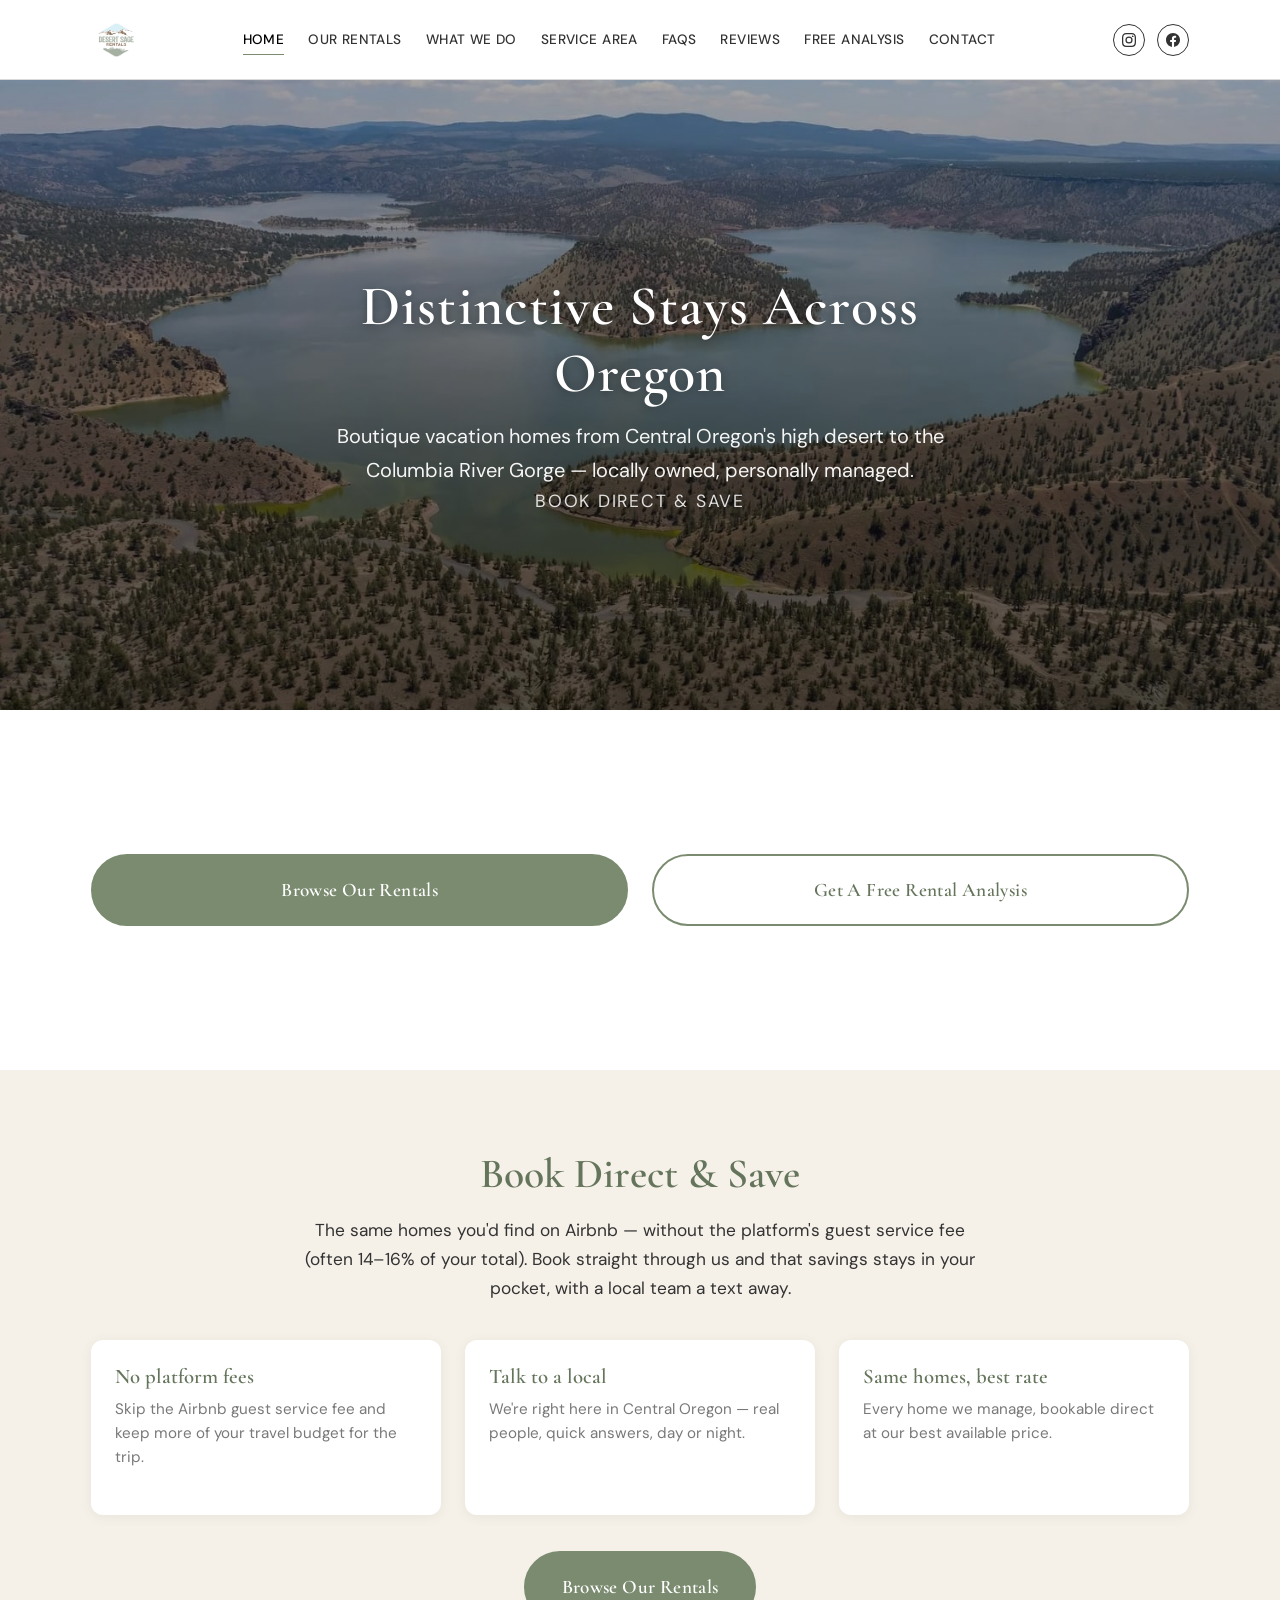
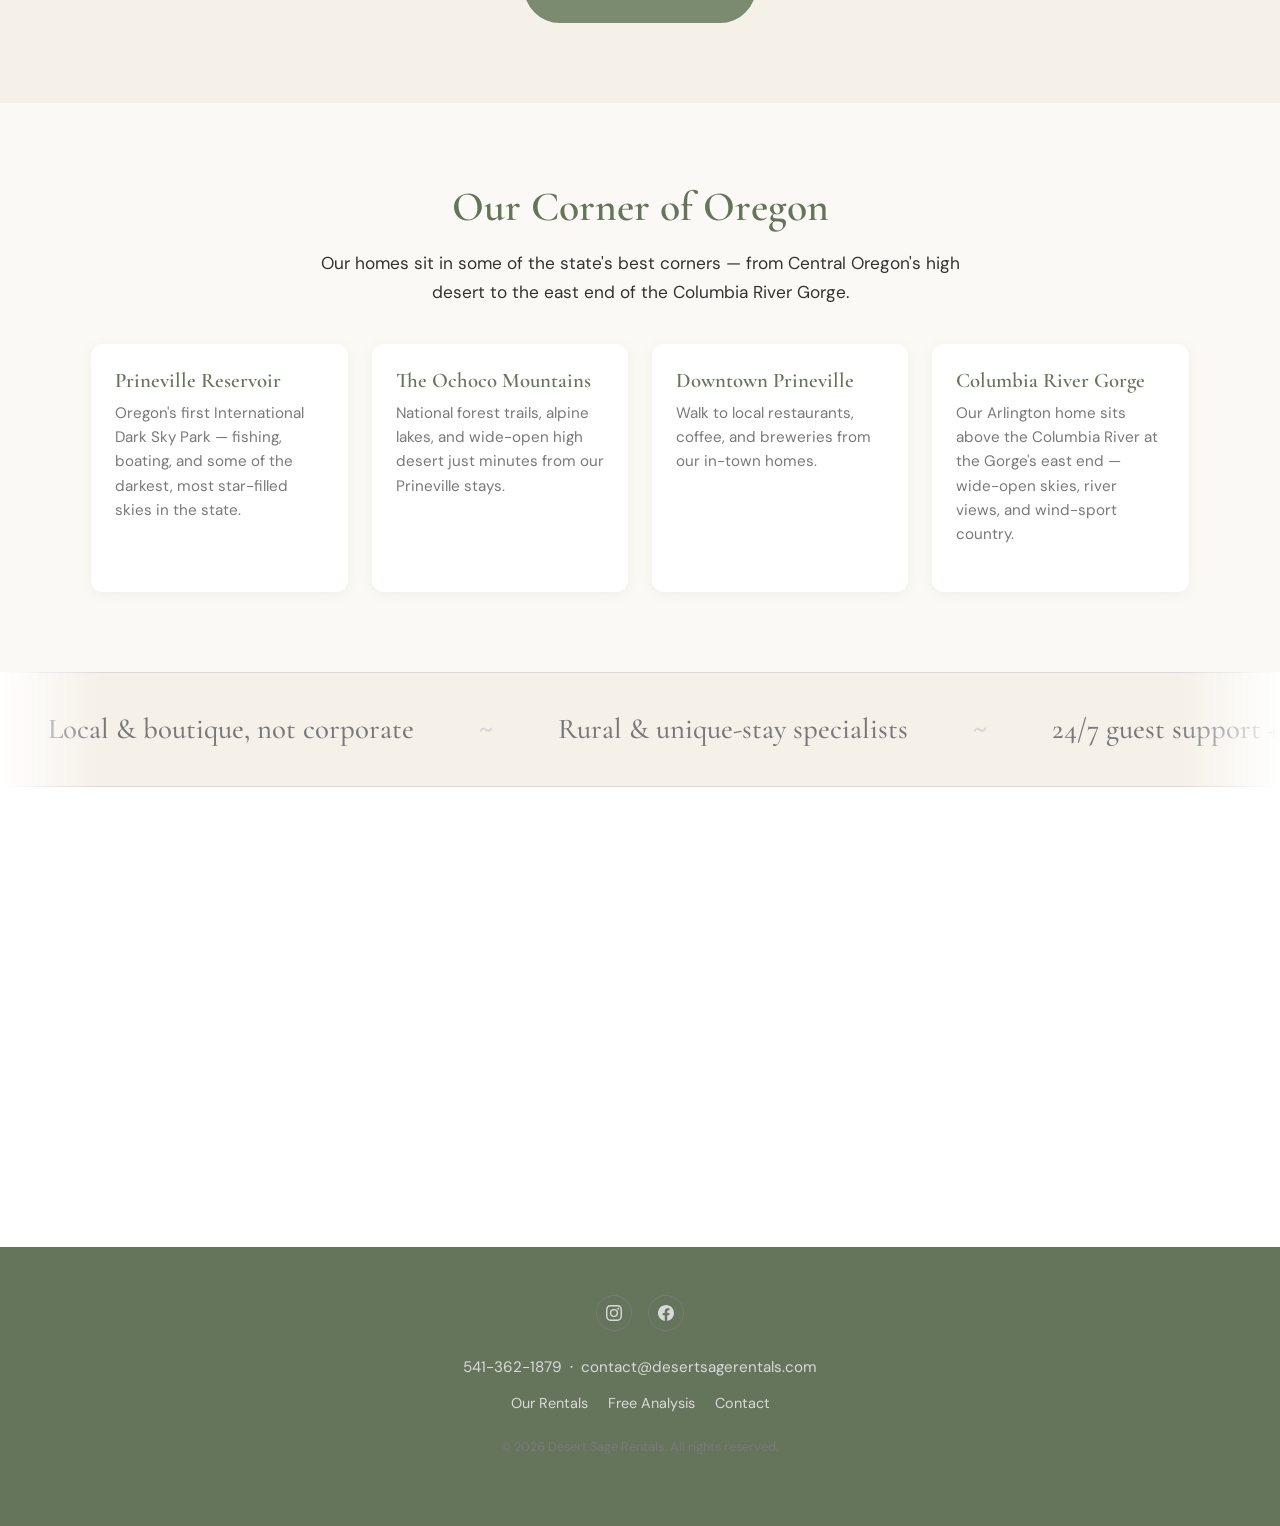
==== commit b518ef51: "Polish: footer phone + quick links, mobile nav a11y - Footer now has click-to-call (541-362-1879) + " ====
--- a/index.html
+++ b/index.html
@@ -108,7 +108,7 @@
           <svg viewBox="0 0 24 24"><path d="M24 12.073c0-6.627-5.373-12-12-12s-12 5.373-12 12c0 5.99 4.388 10.954 10.125 11.854v-8.385H7.078v-3.47h3.047V9.43c0-3.007 1.792-4.669 4.533-4.669 1.312 0 2.686.235 2.686.235v2.953H15.83c-1.491 0-1.956.925-1.956 1.874v2.25h3.328l-.532 3.47h-2.796v8.385C19.612 23.027 24 18.062 24 12.073z"/></svg>
         </a>
       </div>
-      <button class="hamburger" id="hamburger" aria-label="Toggle navigation">
+      <button class="hamburger" id="hamburger" aria-label="Toggle navigation" aria-expanded="false">
         <span></span>
         <span></span>
         <span></span>
@@ -218,7 +218,8 @@
           <svg viewBox="0 0 24 24"><path d="M24 12.073c0-6.627-5.373-12-12-12s-12 5.373-12 12c0 5.99 4.388 10.954 10.125 11.854v-8.385H7.078v-3.47h3.047V9.43c0-3.007 1.792-4.669 4.533-4.669 1.312 0 2.686.235 2.686.235v2.953H15.83c-1.491 0-1.956.925-1.956 1.874v2.25h3.328l-.532 3.47h-2.796v8.385C19.612 23.027 24 18.062 24 12.073z"/></svg>
         </a>
       </div>
-      <p class="footer__email"><a href="mailto:contact@desertsagerentals.com">contact@desertsagerentals.com</a></p>
+      <p class="footer__contact"><a href="tel:+15413621879">541-362-1879</a> &nbsp;&middot;&nbsp; <a href="mailto:contact@desertsagerentals.com">contact@desertsagerentals.com</a></p>
+      <nav class="footer__links" aria-label="Footer"><a href="/rentals">Our Rentals</a><a href="/rental-analysis">Free Analysis</a><a href="/contact">Contact</a></nav>
       <p class="footer__copy">&copy; 2026 Desert Sage Rentals. All rights reserved.</p>
     </div>
   </footer>
@@ -228,8 +229,16 @@
     const hamburger = document.getElementById('hamburger');
     const nav = document.getElementById('nav');
     hamburger.addEventListener('click', () => {
-      hamburger.classList.toggle('open');
+      const o = hamburger.classList.toggle('open');
       nav.classList.toggle('open');
+      hamburger.setAttribute('aria-expanded', o);
+    });
+    document.addEventListener('keydown', (e) => {
+      if (e.key === 'Escape' && nav.classList.contains('open')) {
+        hamburger.classList.remove('open');
+        nav.classList.remove('open');
+        hamburger.setAttribute('aria-expanded', 'false');
+      }
     });
 
     // Close mobile nav on link click
@@ -237,6 +246,7 @@
       link.addEventListener('click', () => {
         hamburger.classList.remove('open');
         nav.classList.remove('open');
+        hamburger.setAttribute('aria-expanded', 'false');
       });
     });
 
--- a/styles.css
+++ b/styles.css
@@ -697,6 +697,23 @@
 
 .footer a:hover {
   color: var(--white);
+}
+
+.footer__contact {
+  margin-bottom: 0.65rem;
+  font-size: 0.95rem;
+}
+
+.footer__links {
+  display: flex;
+  justify-content: center;
+  flex-wrap: wrap;
+  gap: 1.25rem;
+  margin-bottom: 1.25rem;
+}
+
+.footer__links a {
+  font-size: 0.9rem;
 }
 
 .footer__social {
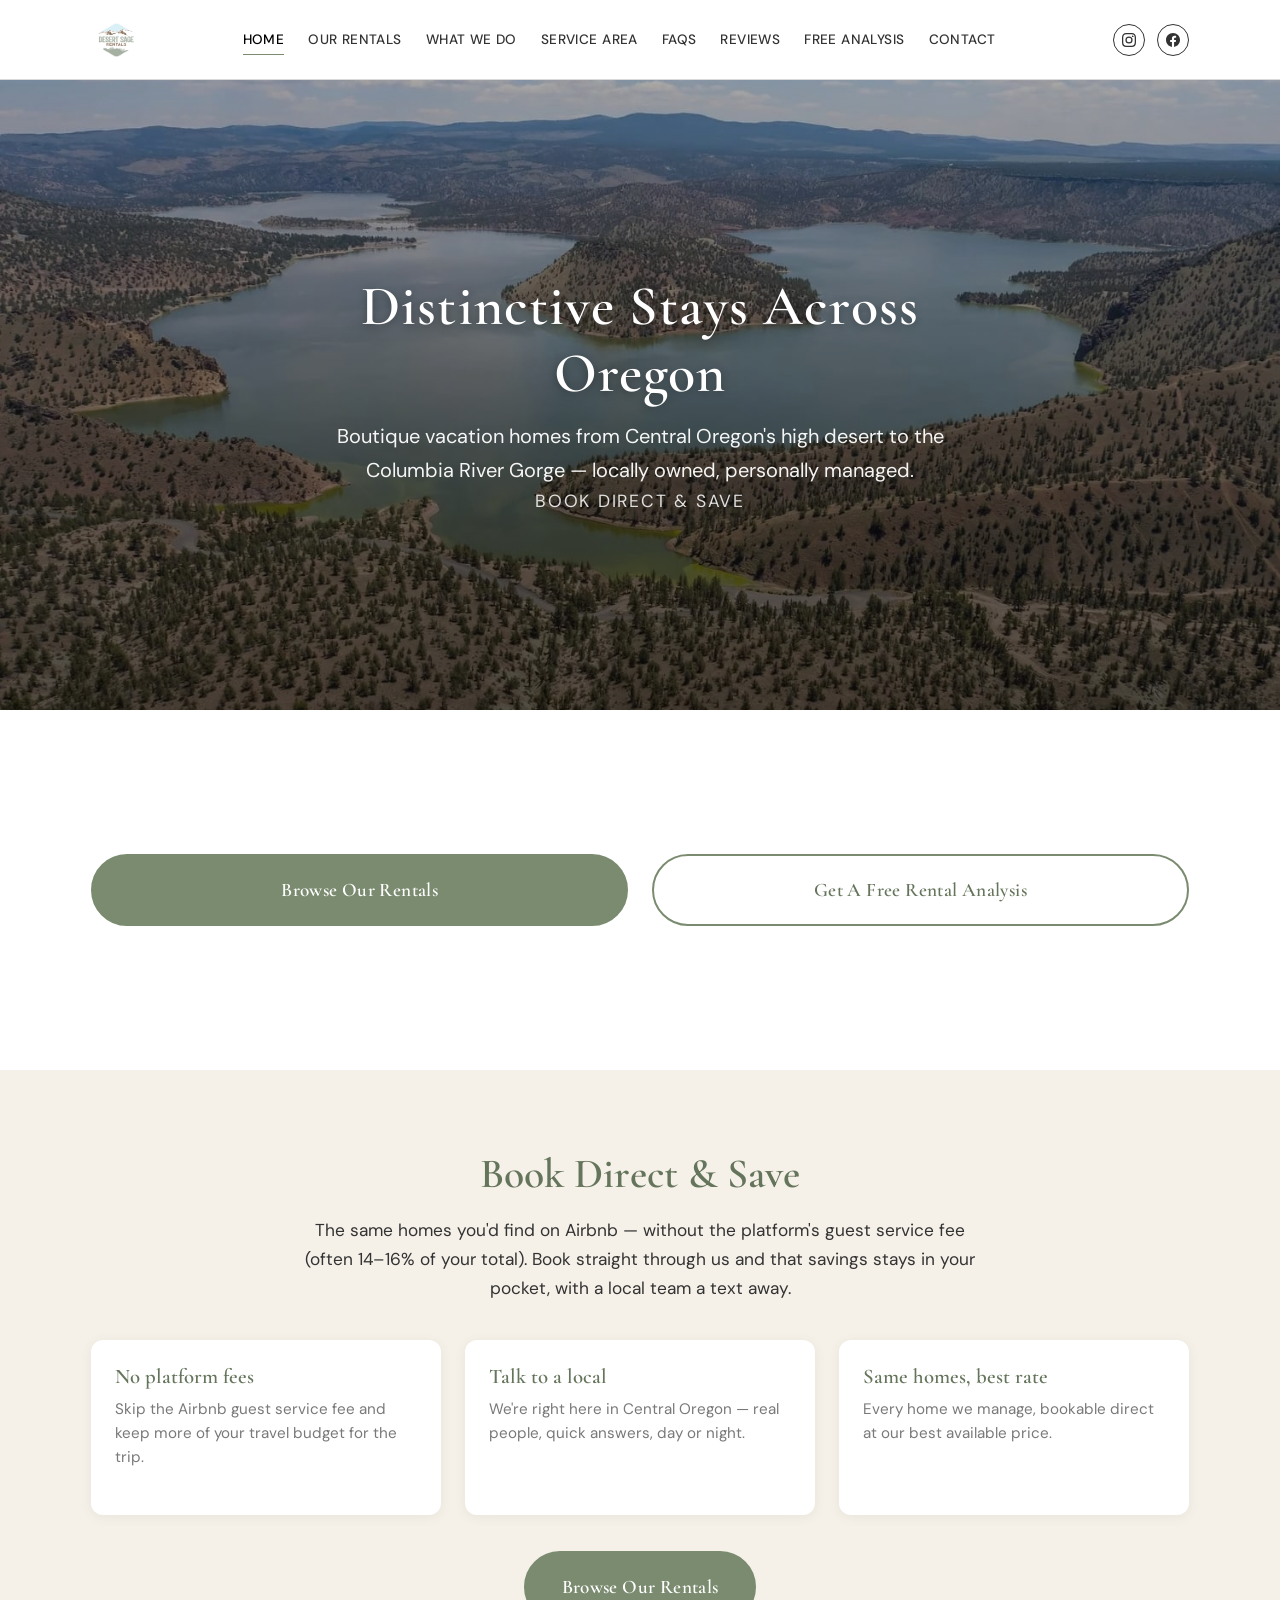
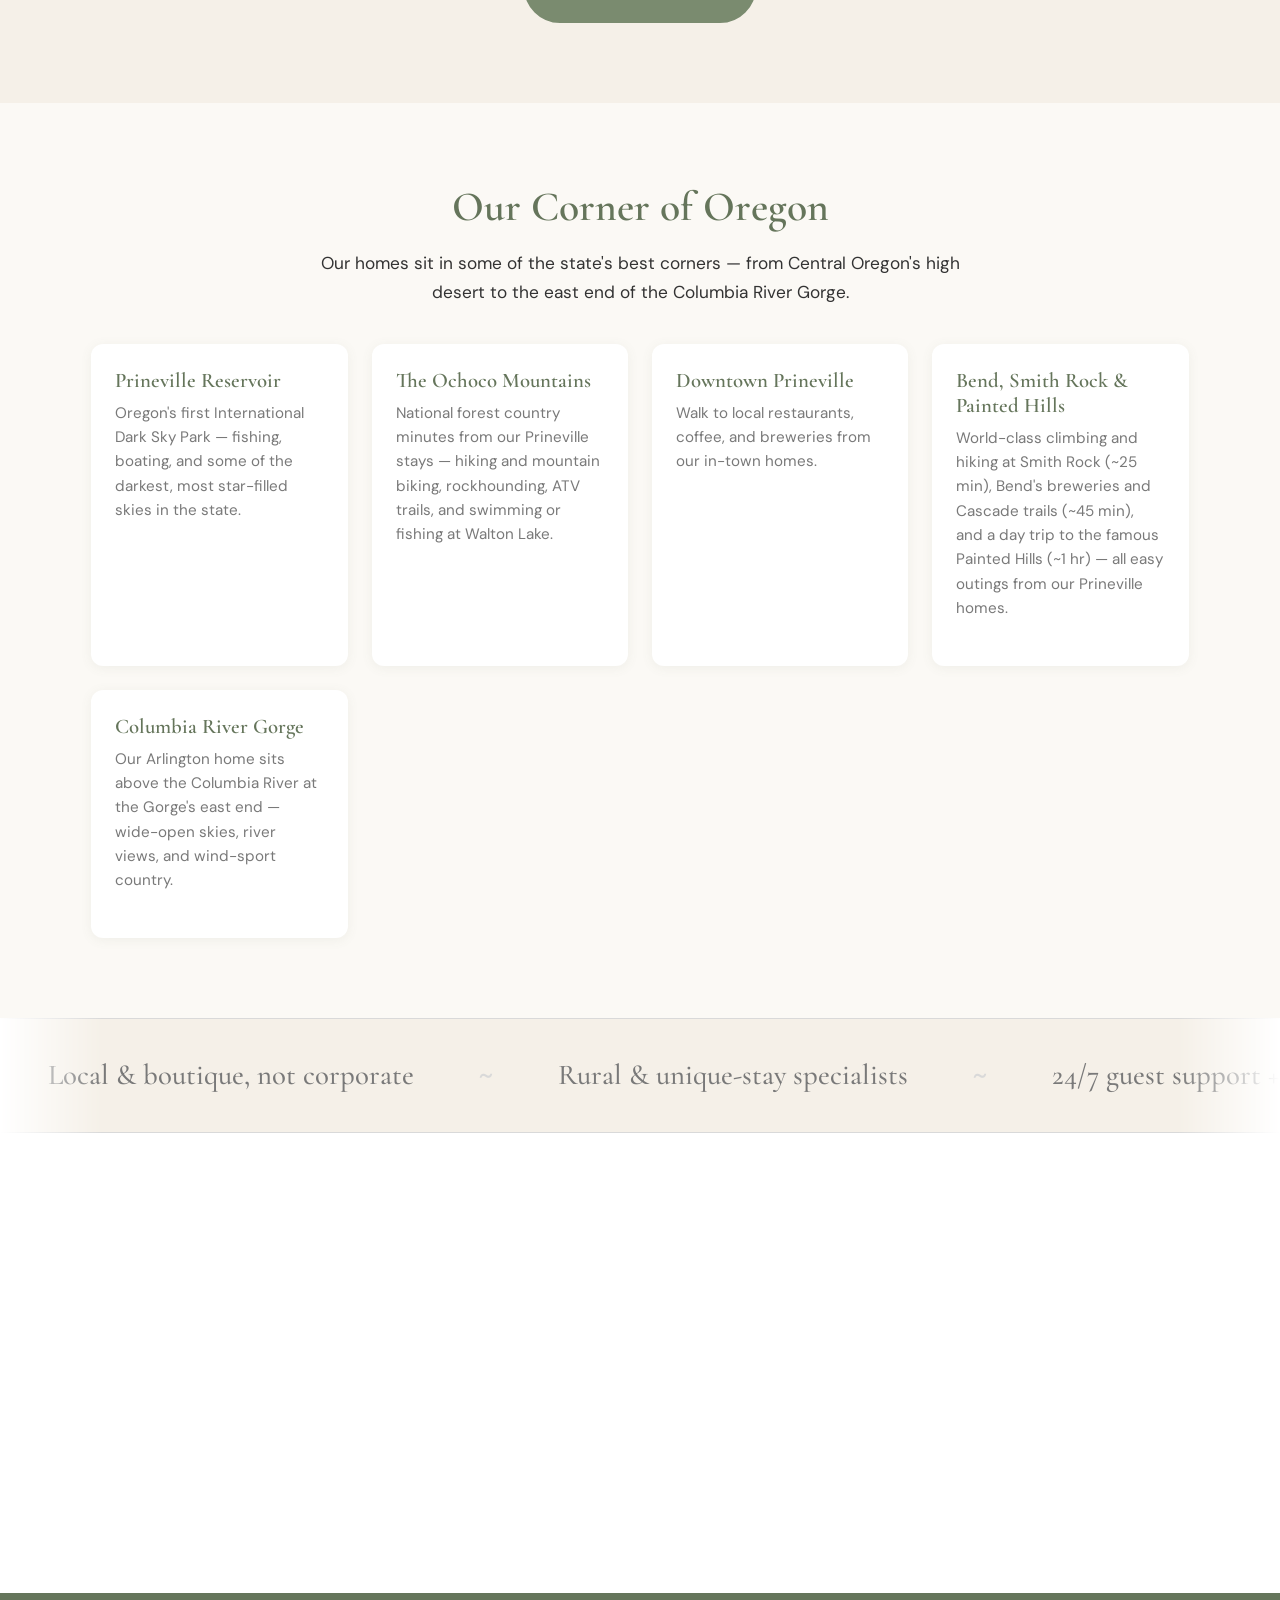
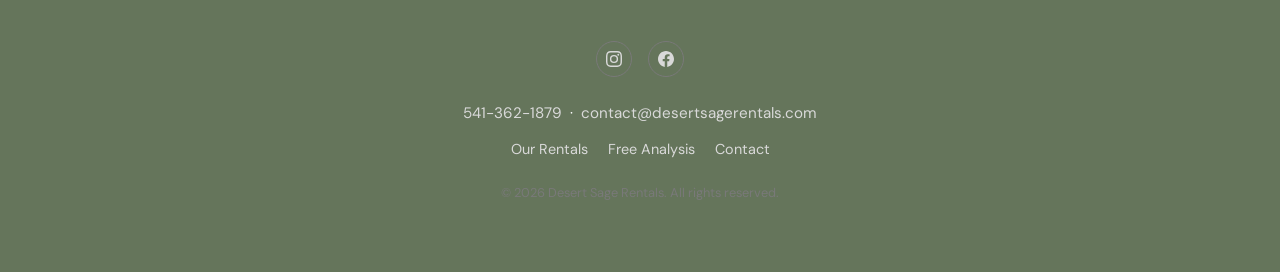
==== commit 85be066e: "Homepage destination section: add Bend/Smith Rock/Painted Hills card + fix Ochoco details - New 'Ben" ====
--- a/index.html
+++ b/index.html
@@ -175,8 +175,9 @@
       <p class="home-lead">Our homes sit in some of the state's best corners — from Central Oregon's high desert to the east end of the Columbia River Gorge.</p>
       <div class="home-grid">
         <div class="home-feature"><h3>Prineville Reservoir</h3><p>Oregon's first International Dark Sky Park — fishing, boating, and some of the darkest, most star-filled skies in the state.</p></div>
-        <div class="home-feature"><h3>The Ochoco Mountains</h3><p>National forest trails, alpine lakes, and wide-open high desert just minutes from our Prineville stays.</p></div>
+        <div class="home-feature"><h3>The Ochoco Mountains</h3><p>National forest country minutes from our Prineville stays — hiking and mountain biking, rockhounding, ATV trails, and swimming or fishing at Walton Lake.</p></div>
         <div class="home-feature"><h3>Downtown Prineville</h3><p>Walk to local restaurants, coffee, and breweries from our in-town homes.</p></div>
+        <div class="home-feature"><h3>Bend, Smith Rock &amp; Painted Hills</h3><p>World-class climbing and hiking at Smith Rock (~25 min), Bend's breweries and Cascade trails (~45 min), and a day trip to the famous Painted Hills (~1 hr) — all easy outings from our Prineville homes.</p></div>
         <div class="home-feature"><h3>Columbia River Gorge</h3><p>Our Arlington home sits above the Columbia River at the Gorge's east end — wide-open skies, river views, and wind-sport country.</p></div>
       </div>
     </div>
--- a/styles.css
+++ b/styles.css
@@ -927,3 +927,25 @@
   box-shadow: 0 0 0 3px rgba(122, 139, 111, 0.55);
   border-radius: 4px;
 }
+
+/* --- Shared feature cards (home + about + future pages) --- */
+.home-h2 { font-family: var(--font-heading); font-size: clamp(1.8rem, 4vw, 2.6rem); color: var(--sage-dark); text-align: center; font-weight: 600; }
+.home-lead { max-width: 680px; margin: 0.6rem auto 2.25rem; text-align: center; color: var(--dark-gray); font-size: 1.08rem; line-height: 1.7; }
+.home-grid { display: grid; grid-template-columns: repeat(auto-fit, minmax(240px, 1fr)); gap: 1.5rem; max-width: var(--max-width); margin: 0 auto; }
+.home-feature { background: #fff; border-radius: 12px; padding: 1.6rem 1.5rem; box-shadow: 0 2px 12px rgba(101,117,91,0.08); }
+.home-feature h3 { font-family: var(--font-heading); font-size: 1.3rem; color: var(--sage-dark); margin-bottom: 0.4rem; font-weight: 600; }
+.home-feature p { color: var(--medium-gray); font-size: 0.95rem; line-height: 1.6; }
+
+/* --- About page --- */
+.about-stats { background: var(--sage-dark); color: #fff; padding: 2.25rem var(--gutter); }
+.about-stats__grid { display: grid; grid-template-columns: repeat(auto-fit, minmax(150px, 1fr)); gap: 1.5rem; max-width: var(--max-width); margin: 0 auto; text-align: center; }
+.about-stat__num { display: block; font-family: var(--font-heading); font-size: 2.3rem; font-weight: 700; line-height: 1; }
+.about-stat__lbl { display: block; margin-top: 0.4rem; font-size: 0.82rem; letter-spacing: 0.06em; text-transform: uppercase; opacity: 0.85; }
+.about-intro { display: grid; grid-template-columns: 1.3fr 1fr; gap: 2.5rem; align-items: center; }
+.about-intro__text h2 { font-family: var(--font-heading); color: var(--sage-dark); font-size: clamp(1.6rem, 3.5vw, 2.2rem); margin-bottom: 1rem; }
+.about-intro__img { width: 100%; border-radius: 14px; box-shadow: 0 6px 22px rgba(101,117,91,0.18); display: block; }
+.about-services { background: #FBF9F5; }
+@media (max-width: 768px) {
+  .about-intro { grid-template-columns: 1fr; gap: 1.75rem; }
+  .about-intro__img { order: -1; }
+}
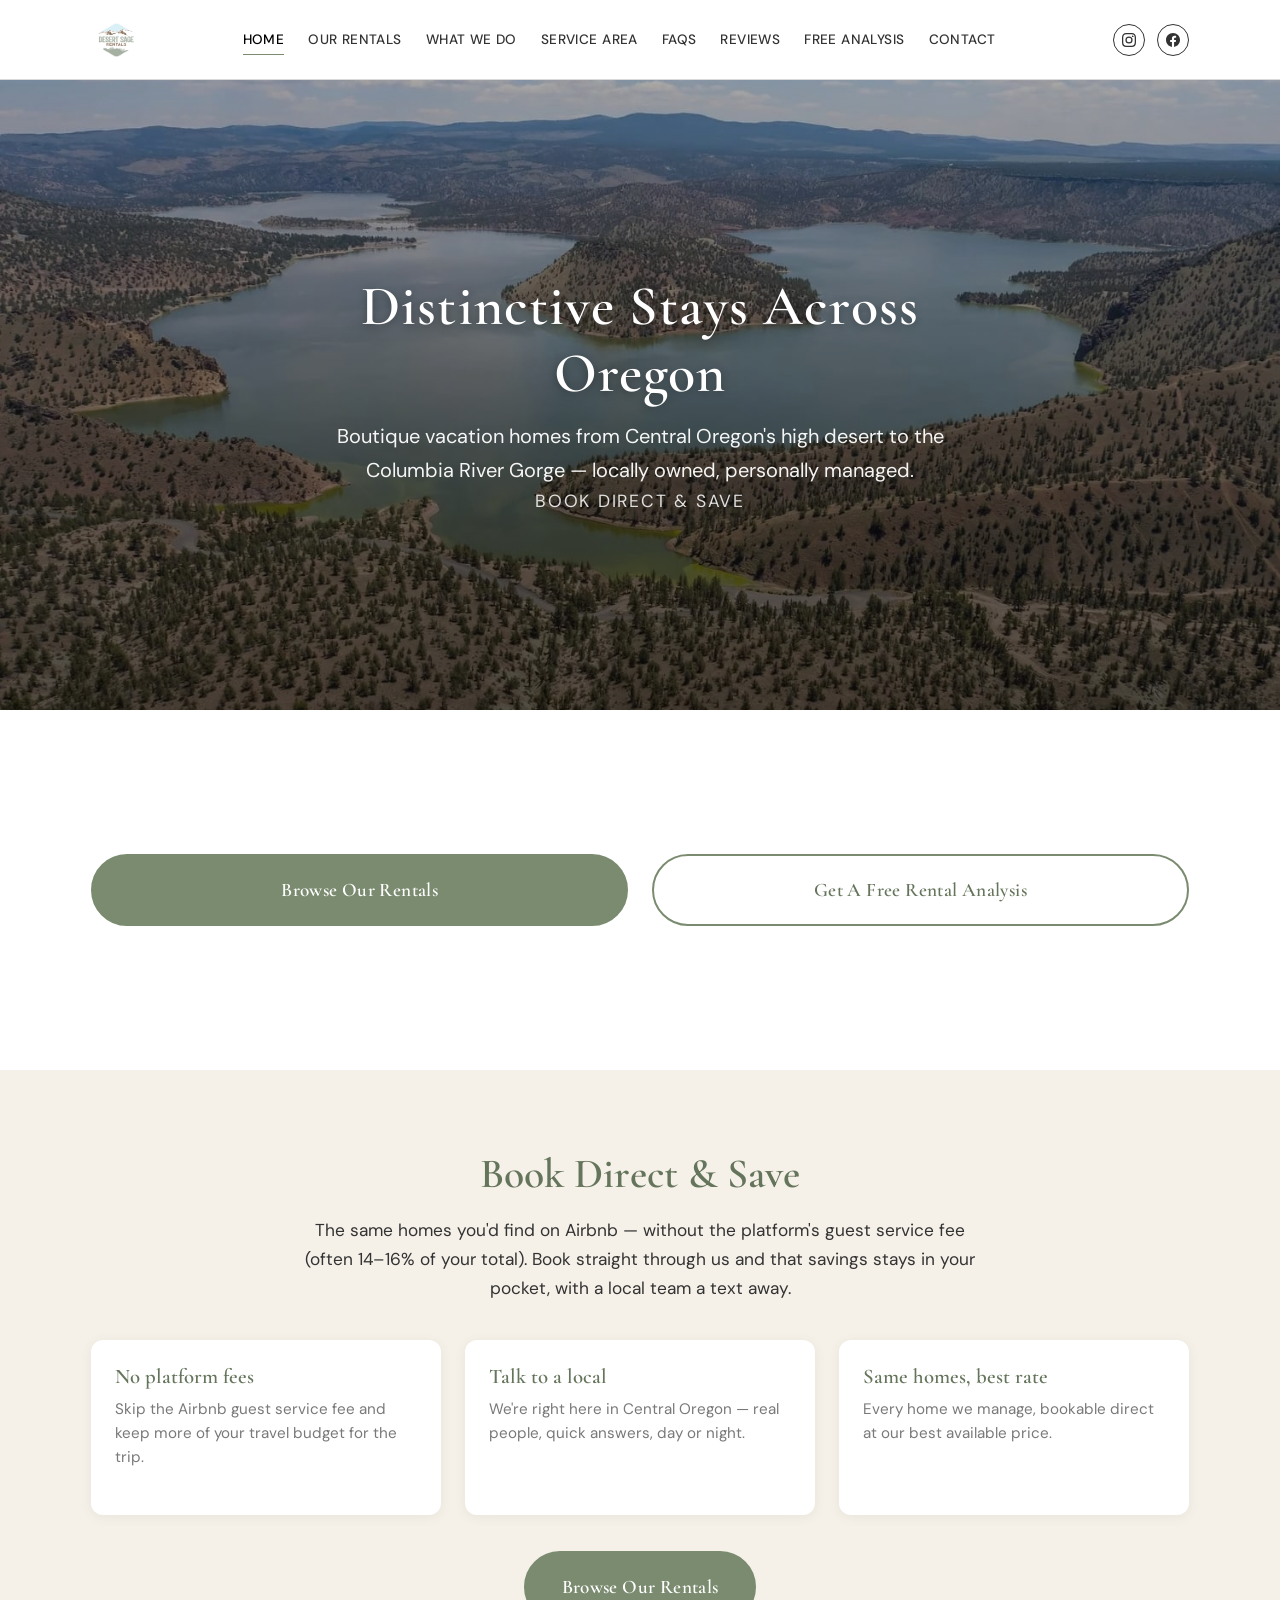
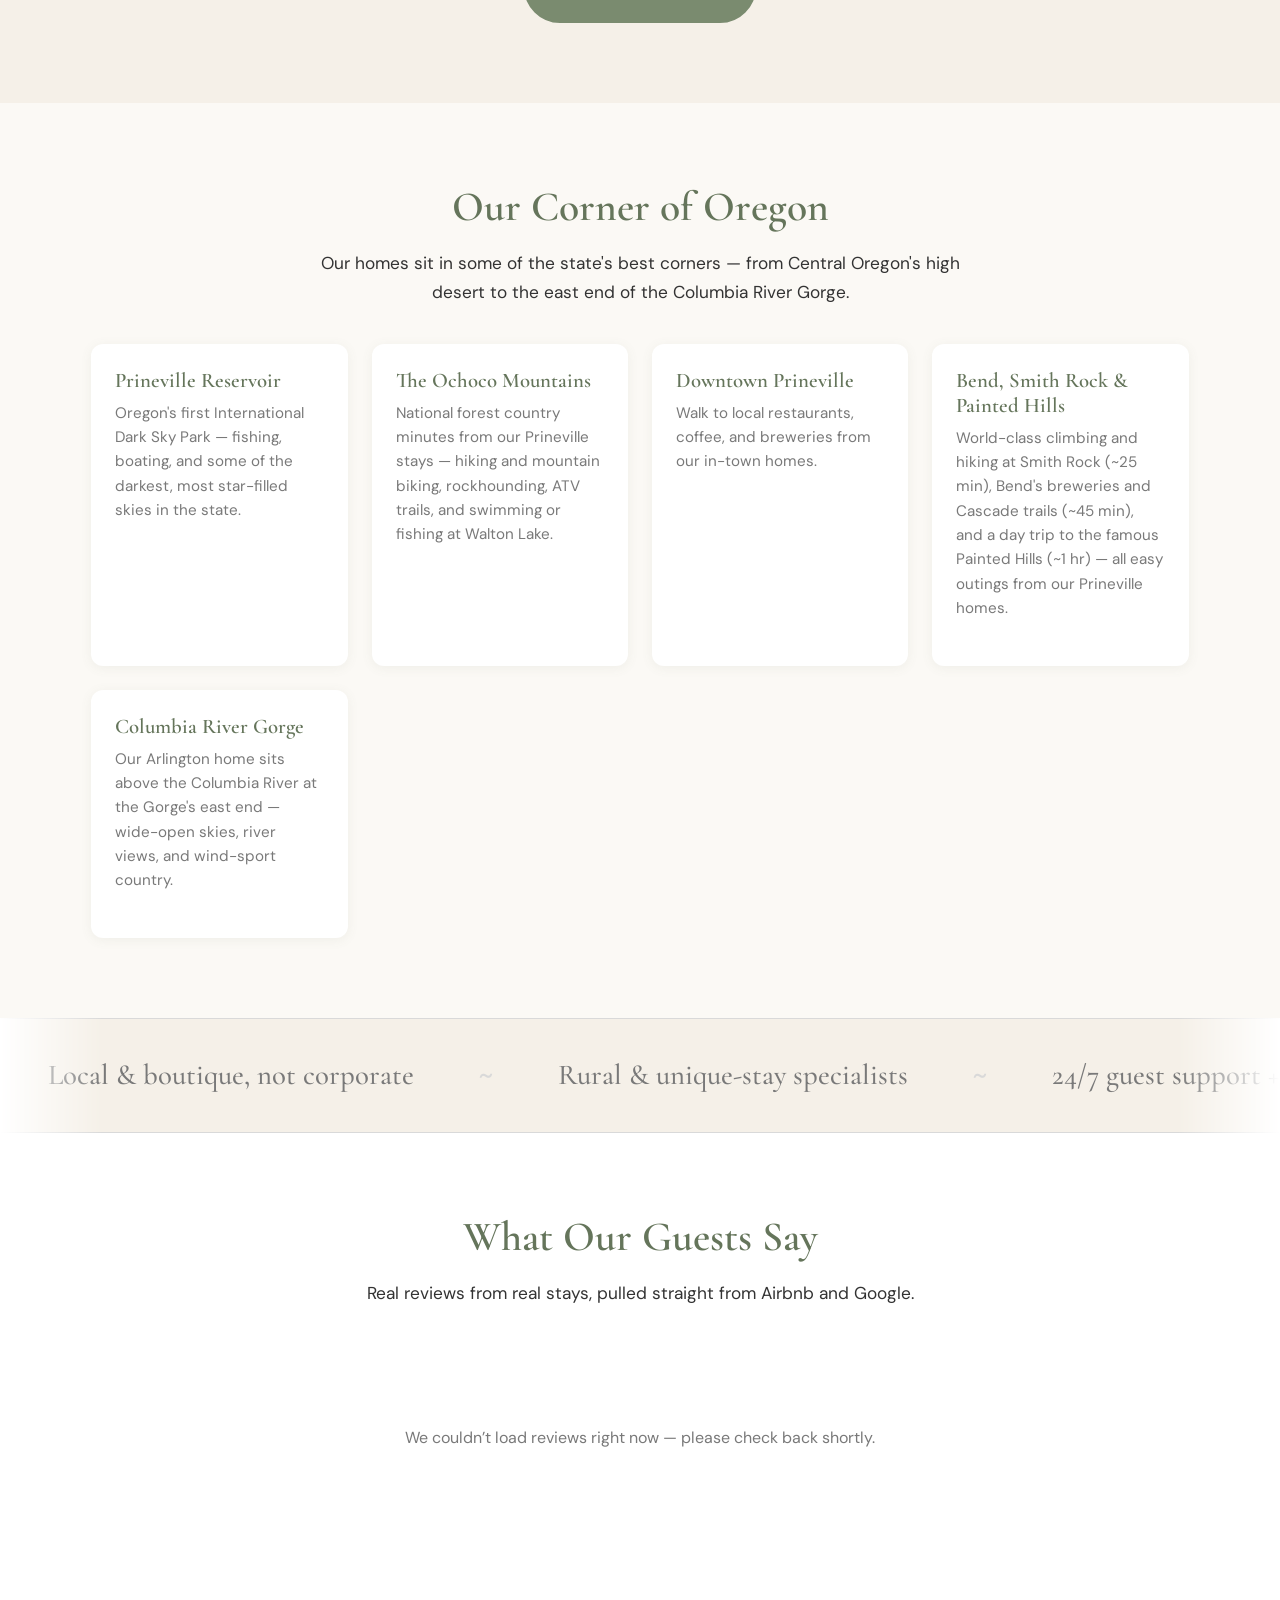
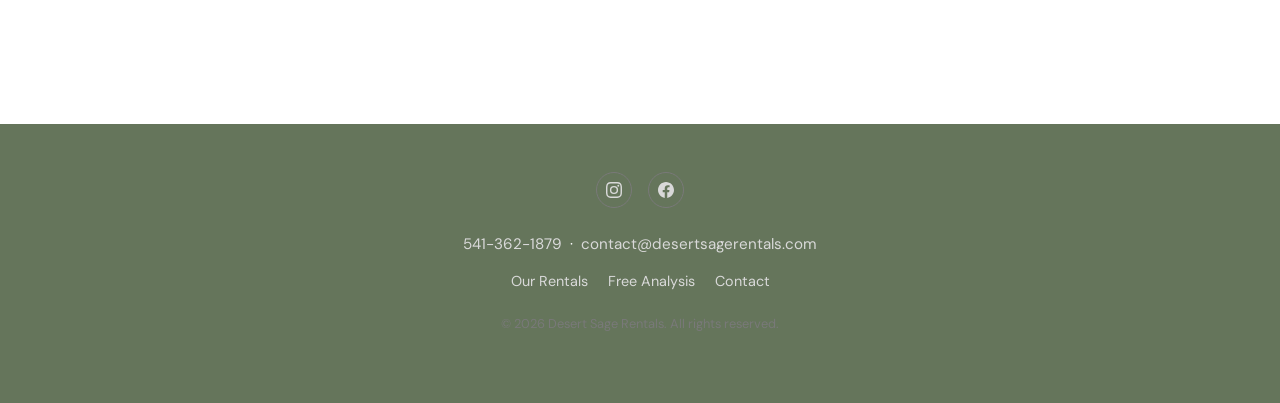
==== commit 9707c76c: "Replace broken TrustIndex widget with self-hosted reviews TrustIndex stopped loading reviews entirel" ====
--- a/index.html
+++ b/index.html
@@ -201,10 +201,12 @@
     </div>
   </div>
 
-  <!-- Trustindex Reviews Widget -->
+  <!-- Guest Reviews (Airbnb + Google, self-hosted — replaces TrustIndex) -->
   <section class="section">
-    <div class="container reviews-widget">
-      <script defer async src='https://cdn.trustindex.io/loader.js?80b094058f3034314226dddb778'></script>
+    <div class="container">
+      <h2 class="home-h2">What Our Guests Say</h2>
+      <p class="home-lead">Real reviews from real stays, pulled straight from Airbnb and Google.</p>
+      <div class="reviews-widget" data-reviews-widget data-reviews-limit="9"></div>
     </div>
   </section>
 
@@ -225,6 +227,7 @@
     </div>
   </footer>
 
+  <script src="reviews-widget.js" defer></script>
   <script>
     // Hamburger menu toggle
     const hamburger = document.getElementById('hamburger');
--- a/styles.css
+++ b/styles.css
@@ -565,9 +565,105 @@
 }
 
 /* ===== REVIEWS ===== */
+.reviews-intro {
+  max-width: 680px;
+  margin: 0 auto 2.25rem;
+  text-align: center;
+  color: var(--dark-gray);
+  font-family: var(--font-body);
+  font-size: 1.08rem;
+  line-height: 1.7;
+}
 .reviews-widget {
   padding: 3rem 0;
   min-height: 300px;
+}
+.review-grid {
+  display: grid;
+  grid-template-columns: repeat(auto-fill, minmax(300px, 1fr));
+  gap: 1.5rem;
+}
+.review-card {
+  background: var(--white);
+  border-radius: 14px;
+  box-shadow: 0 2px 14px rgba(101, 117, 91, 0.10);
+  padding: 1.5rem;
+  display: flex;
+  flex-direction: column;
+  gap: 0.85rem;
+}
+.review-card__head {
+  display: flex;
+  align-items: center;
+  gap: 0.75rem;
+}
+.review-card__avatar {
+  width: 48px;
+  height: 48px;
+  border-radius: 50%;
+  object-fit: cover;
+  flex-shrink: 0;
+}
+.review-card__avatar--fallback {
+  display: flex;
+  align-items: center;
+  justify-content: center;
+  background: var(--sage-light);
+  color: var(--white);
+  font-family: var(--font-body);
+  font-weight: 600;
+  font-size: 0.95rem;
+}
+.review-card__id {
+  flex: 1;
+  min-width: 0;
+}
+.review-card__name {
+  font-family: var(--font-heading);
+  font-weight: 600;
+  font-size: 1.05rem;
+  color: var(--dark-gray);
+}
+.review-card__meta {
+  font-size: 0.82rem;
+  color: var(--sage-dark);
+  letter-spacing: 0.02em;
+}
+.review-card__date {
+  color: var(--medium-gray);
+  font-weight: 400;
+}
+.review-card__badge {
+  font-family: var(--font-body);
+  font-size: 0.68rem;
+  font-weight: 600;
+  letter-spacing: 0.04em;
+  text-transform: uppercase;
+  padding: 0.25rem 0.6rem;
+  border-radius: 999px;
+  color: var(--white);
+  flex-shrink: 0;
+  align-self: flex-start;
+}
+.review-card__badge--airbnb {
+  background: var(--sage-dark);
+}
+.review-card__badge--google {
+  background: #4285F4;
+}
+.review-card__text {
+  font-family: var(--font-body);
+  font-size: 0.92rem;
+  line-height: 1.6;
+  color: var(--dark-gray);
+}
+.reviews-loading,
+.reviews-empty {
+  grid-column: 1 / -1;
+  text-align: center;
+  color: var(--medium-gray);
+  font-family: var(--font-body);
+  padding: 2rem;
 }
 
 /* ===== CONTACT / ANALYSIS FORM ===== */
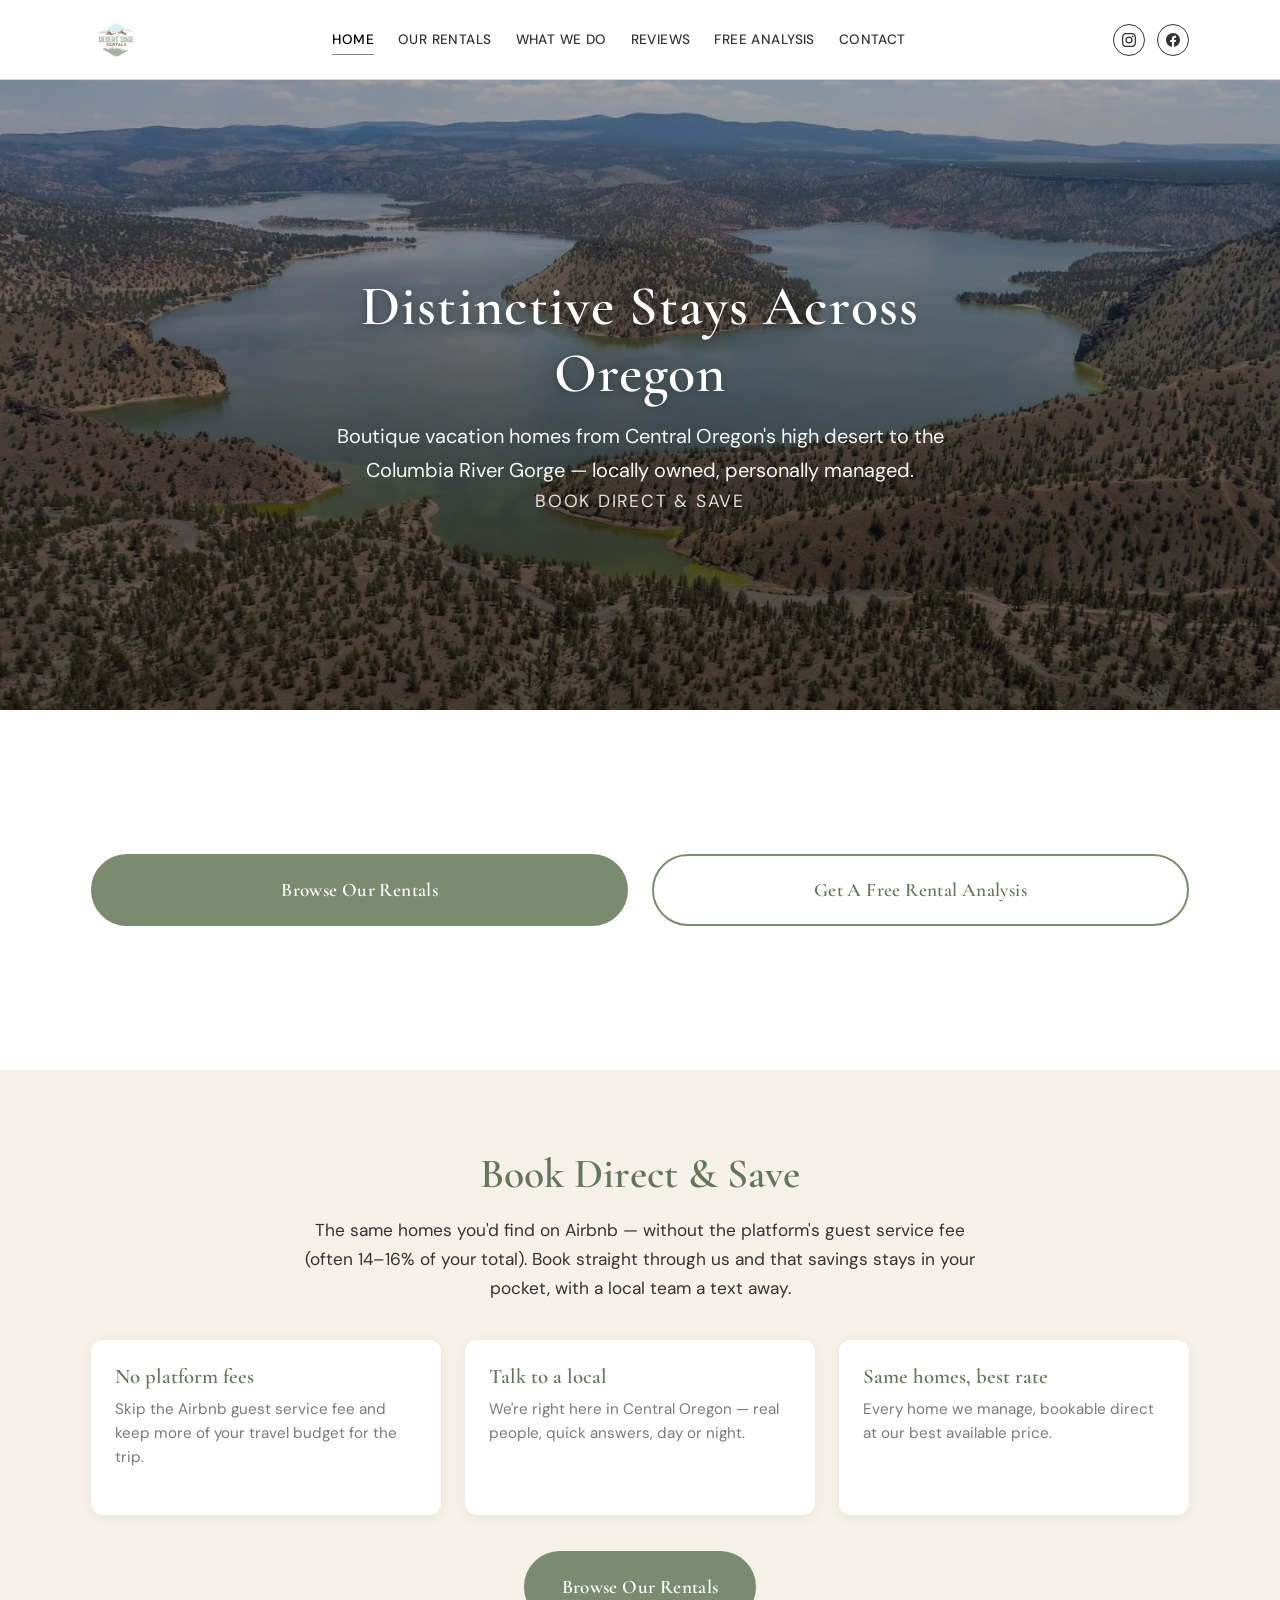
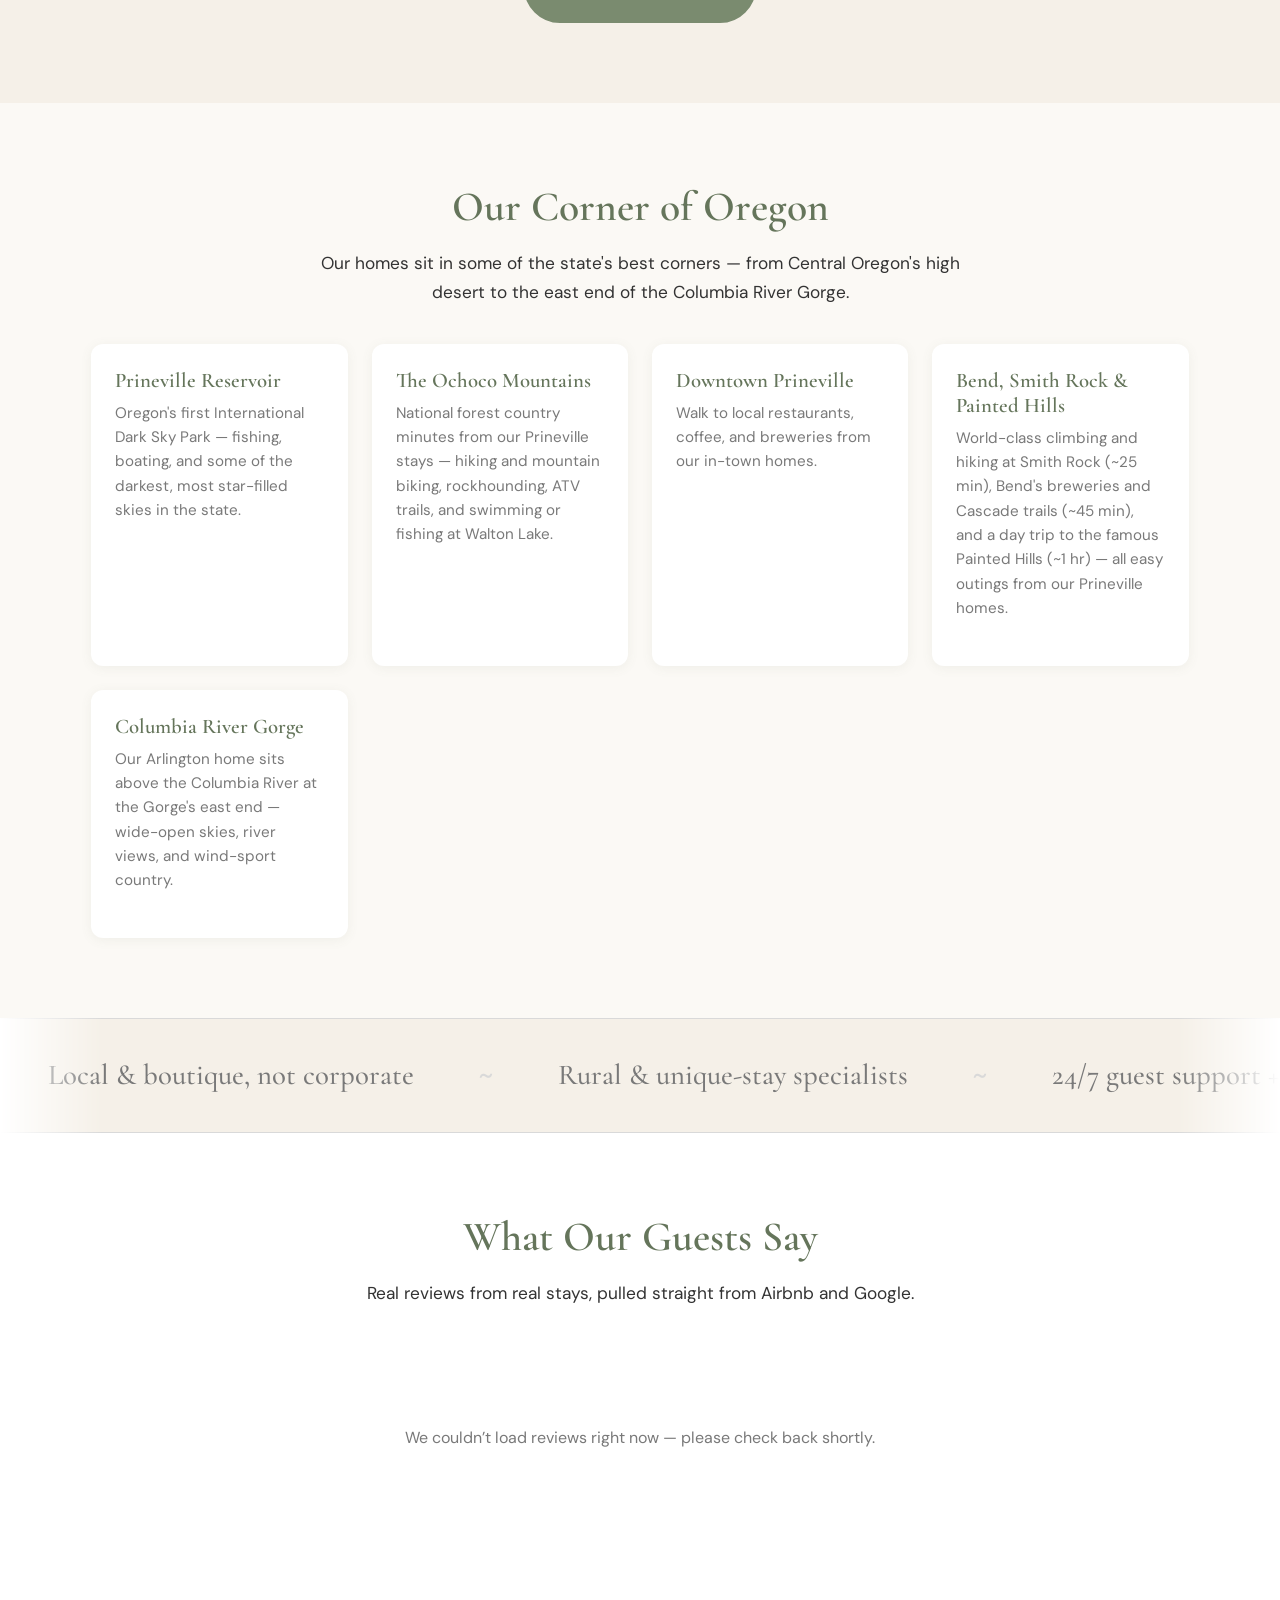
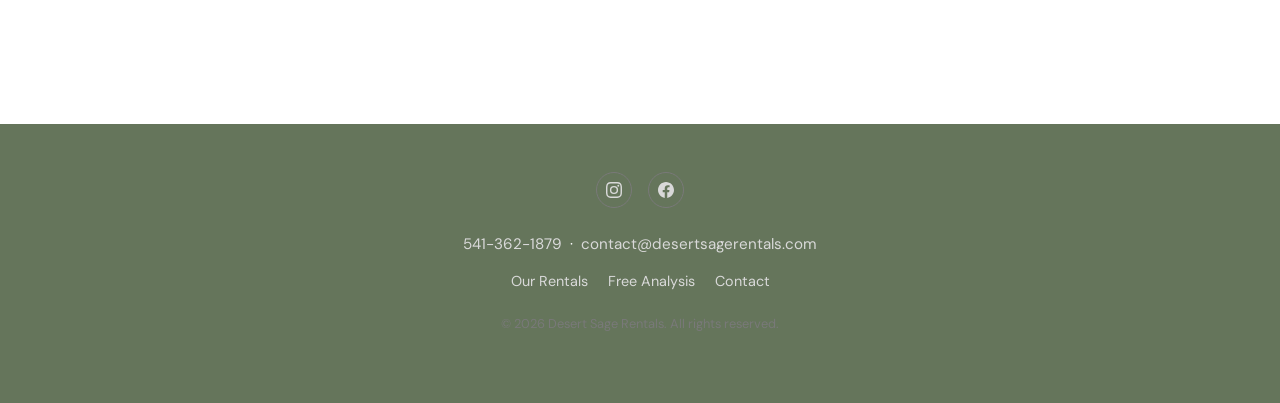
==== commit 07b7a21d: "Retire Service Area and FAQ pages; Homes managed 7 -> 8 Christian is not taking on new owner clients" ====
--- a/index.html
+++ b/index.html
@@ -94,8 +94,6 @@
         <a href="/" class="active">Home</a>
         <a href="/rentals">Our Rentals</a>
         <a href="/about">What We Do</a>
-        <a href="/service-area">Service Area</a>
-        <a href="/faqs">FAQs</a>
         <a href="/reviews">Reviews</a>
         <a href="/rental-analysis">Free Analysis</a>
         <a href="/contact">Contact</a>
@@ -142,8 +140,7 @@
   </section>
 
   <style>
-    .home-h2 { font-family: var(--font-heading); font-size: clamp(1.8rem, 4vw, 2.6rem); color: var(--sage-dark); text-align: center; font-weight: 600; }
-    .home-lead { max-width: 680px; margin: 0.6rem auto 2.25rem; text-align: center; color: var(--dark-gray); font-size: 1.08rem; line-height: 1.7; }
+    /* .home-h2 / .home-lead now live in styles.css (shared with rentals.html) */
     .home-grid { display: grid; grid-template-columns: repeat(auto-fit, minmax(240px, 1fr)); gap: 1.5rem; max-width: var(--max-width); margin: 0 auto; }
     .home-feature { background: #fff; border-radius: 12px; padding: 1.6rem 1.5rem; box-shadow: 0 2px 12px rgba(101,117,91,0.08); }
     .home-feature h3 { font-family: var(--font-heading); font-size: 1.3rem; color: var(--sage-dark); margin-bottom: 0.4rem; font-weight: 600; }
--- a/styles.css
+++ b/styles.css
@@ -564,6 +564,10 @@
   margin: 1.25rem 0 0.5rem;
 }
 
+/* ===== SHARED SECTION HEADINGS (used on index.html + rentals.html) ===== */
+.home-h2 { font-family: var(--font-heading); font-size: clamp(1.8rem, 4vw, 2.6rem); color: var(--sage-dark); text-align: center; font-weight: 600; }
+.home-lead { max-width: 680px; margin: 0.6rem auto 2.25rem; text-align: center; color: var(--dark-gray); font-size: 1.08rem; line-height: 1.7; }
+
 /* ===== REVIEWS ===== */
 .reviews-intro {
   max-width: 680px;
@@ -650,6 +654,16 @@
 }
 .review-card__badge--google {
   background: #4285F4;
+}
+.review-card__property {
+  font-family: var(--font-body);
+  font-size: 0.78rem;
+  font-weight: 600;
+  color: var(--sage-dark);
+  text-decoration: none;
+}
+.review-card__property:hover {
+  text-decoration: underline;
 }
 .review-card__text {
   font-family: var(--font-body);
